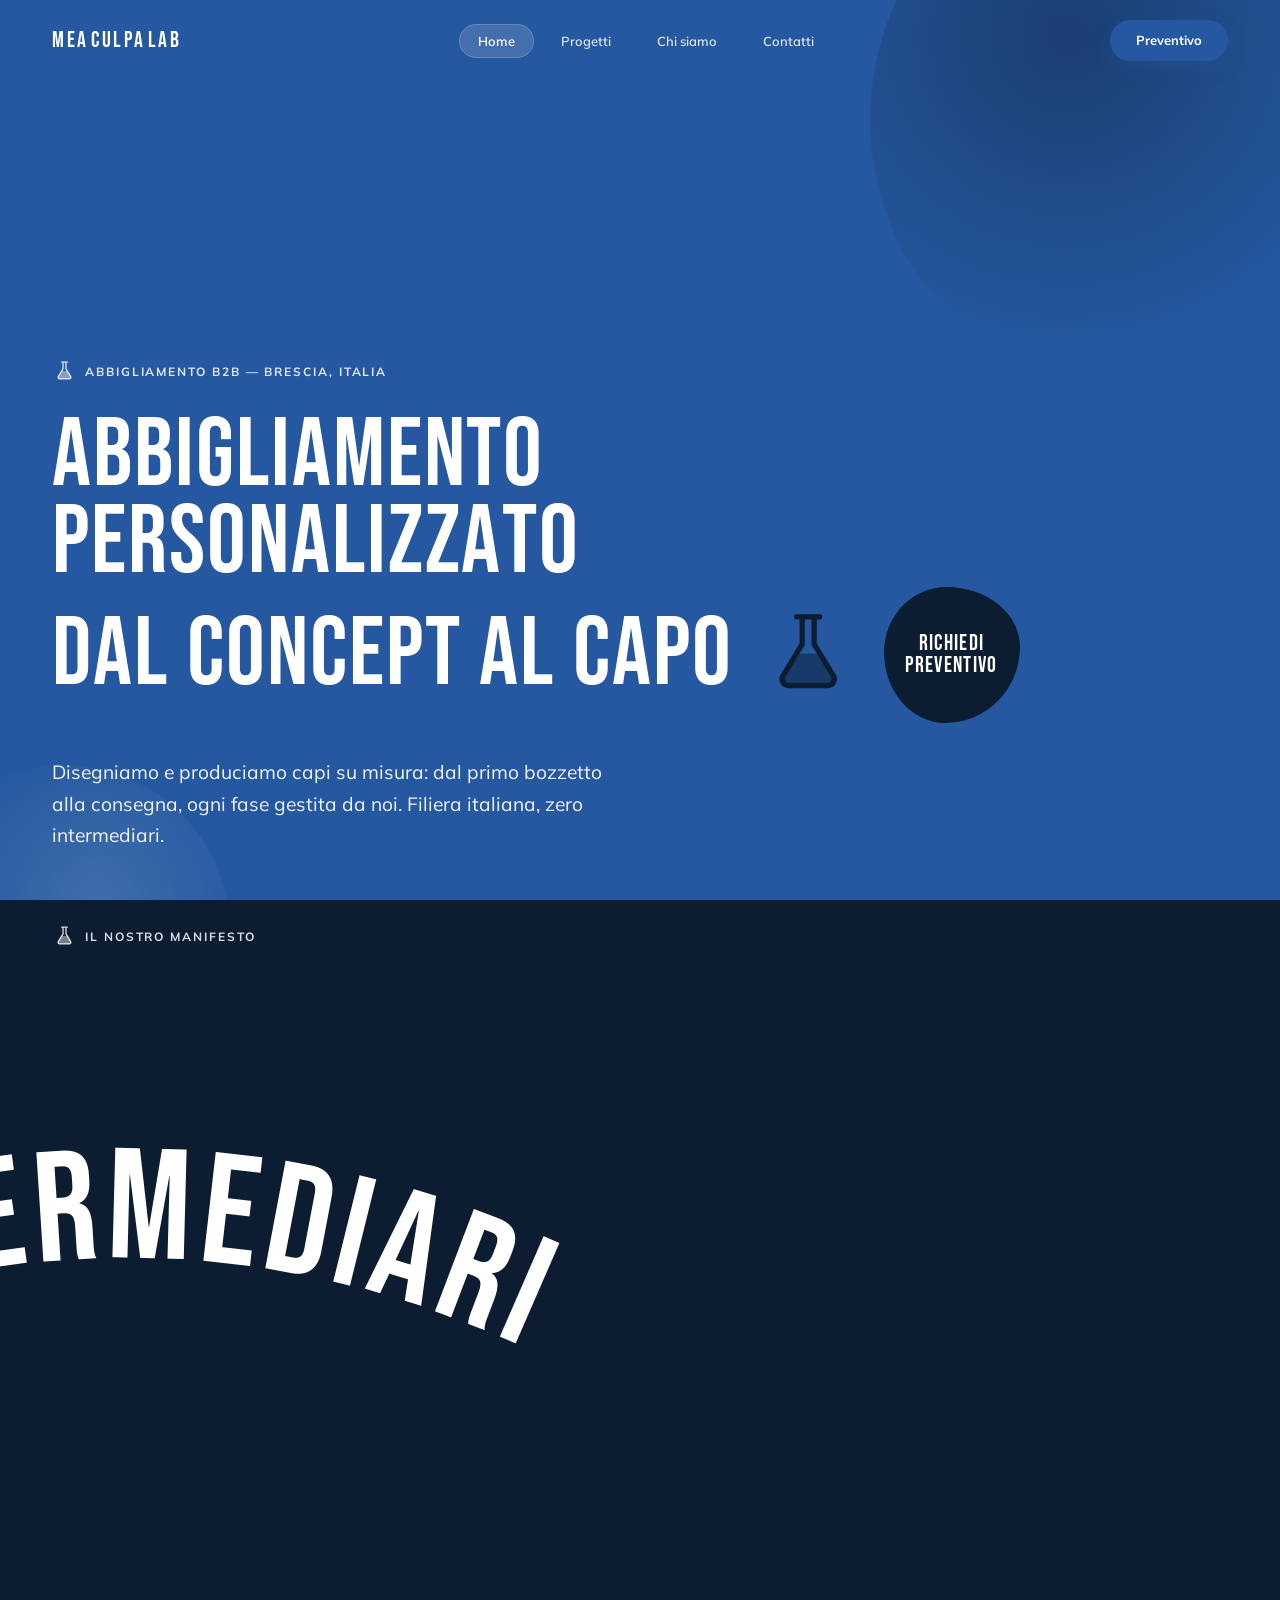
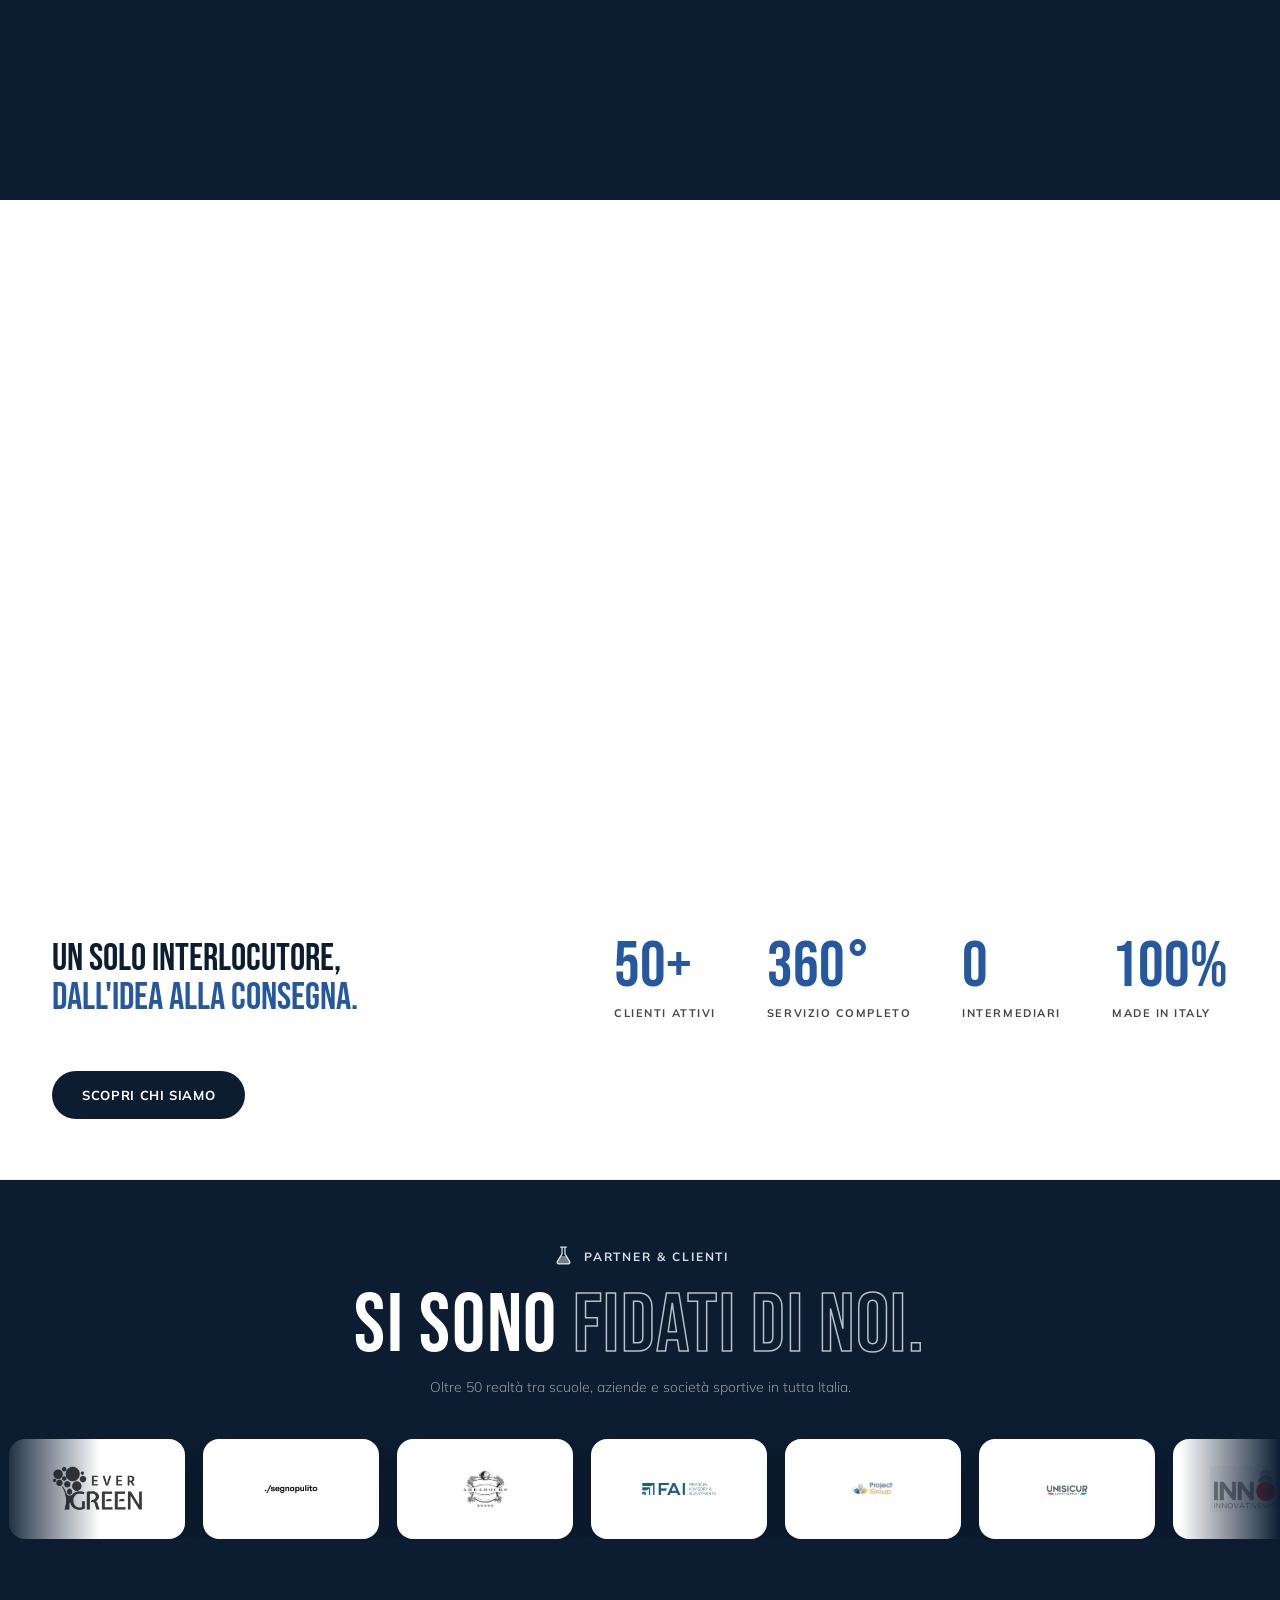
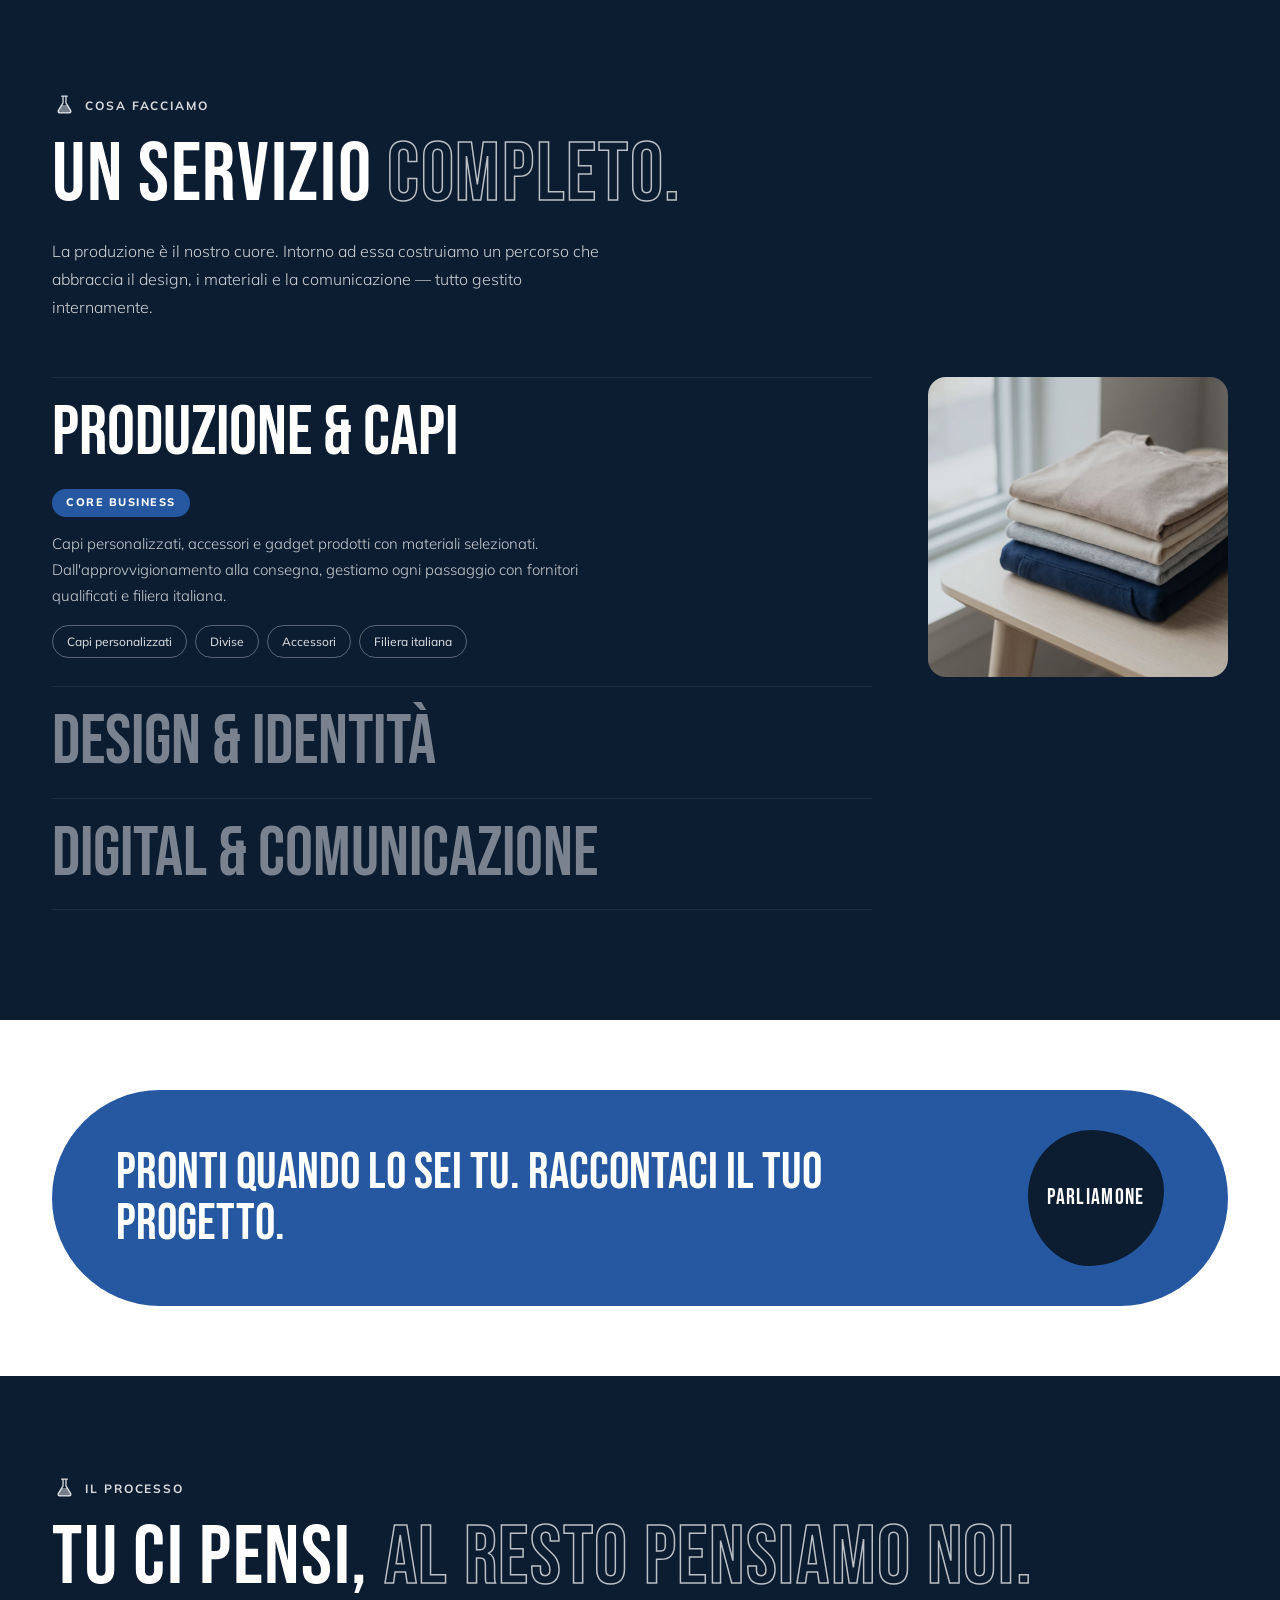
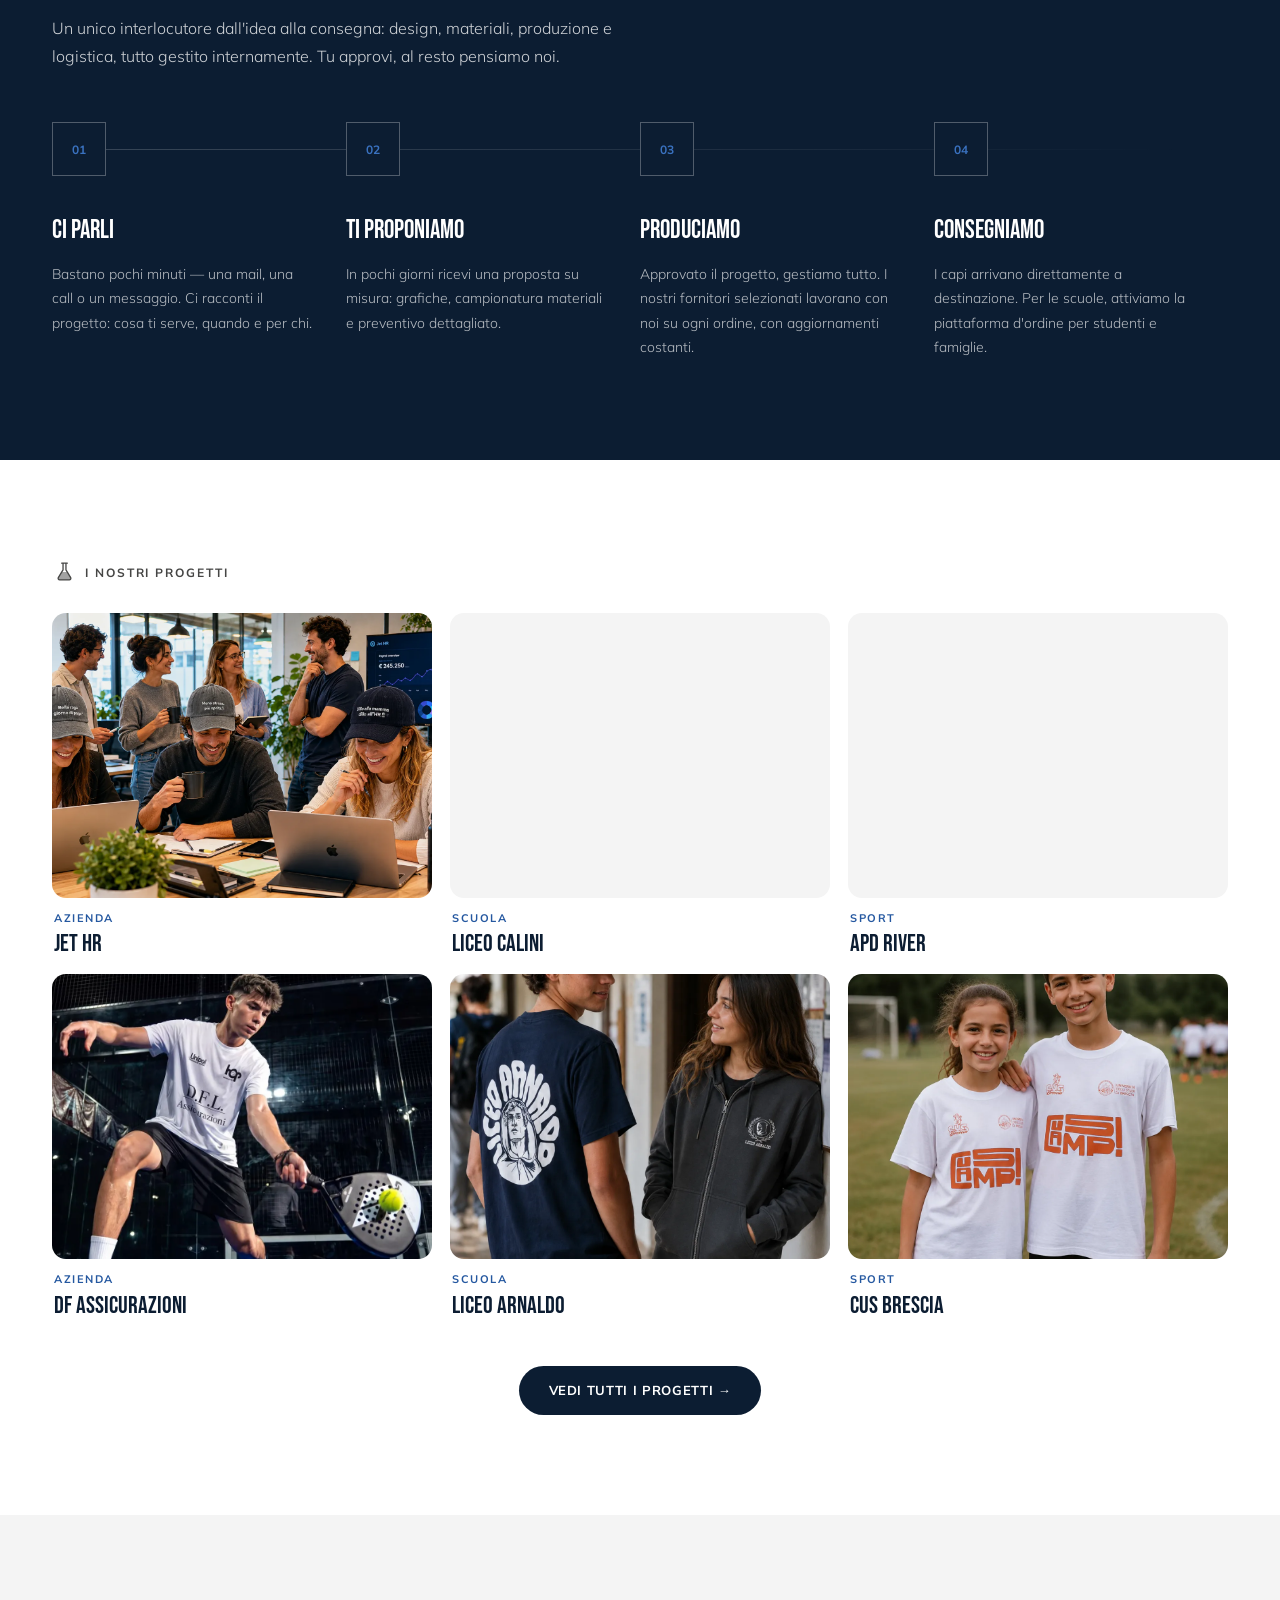
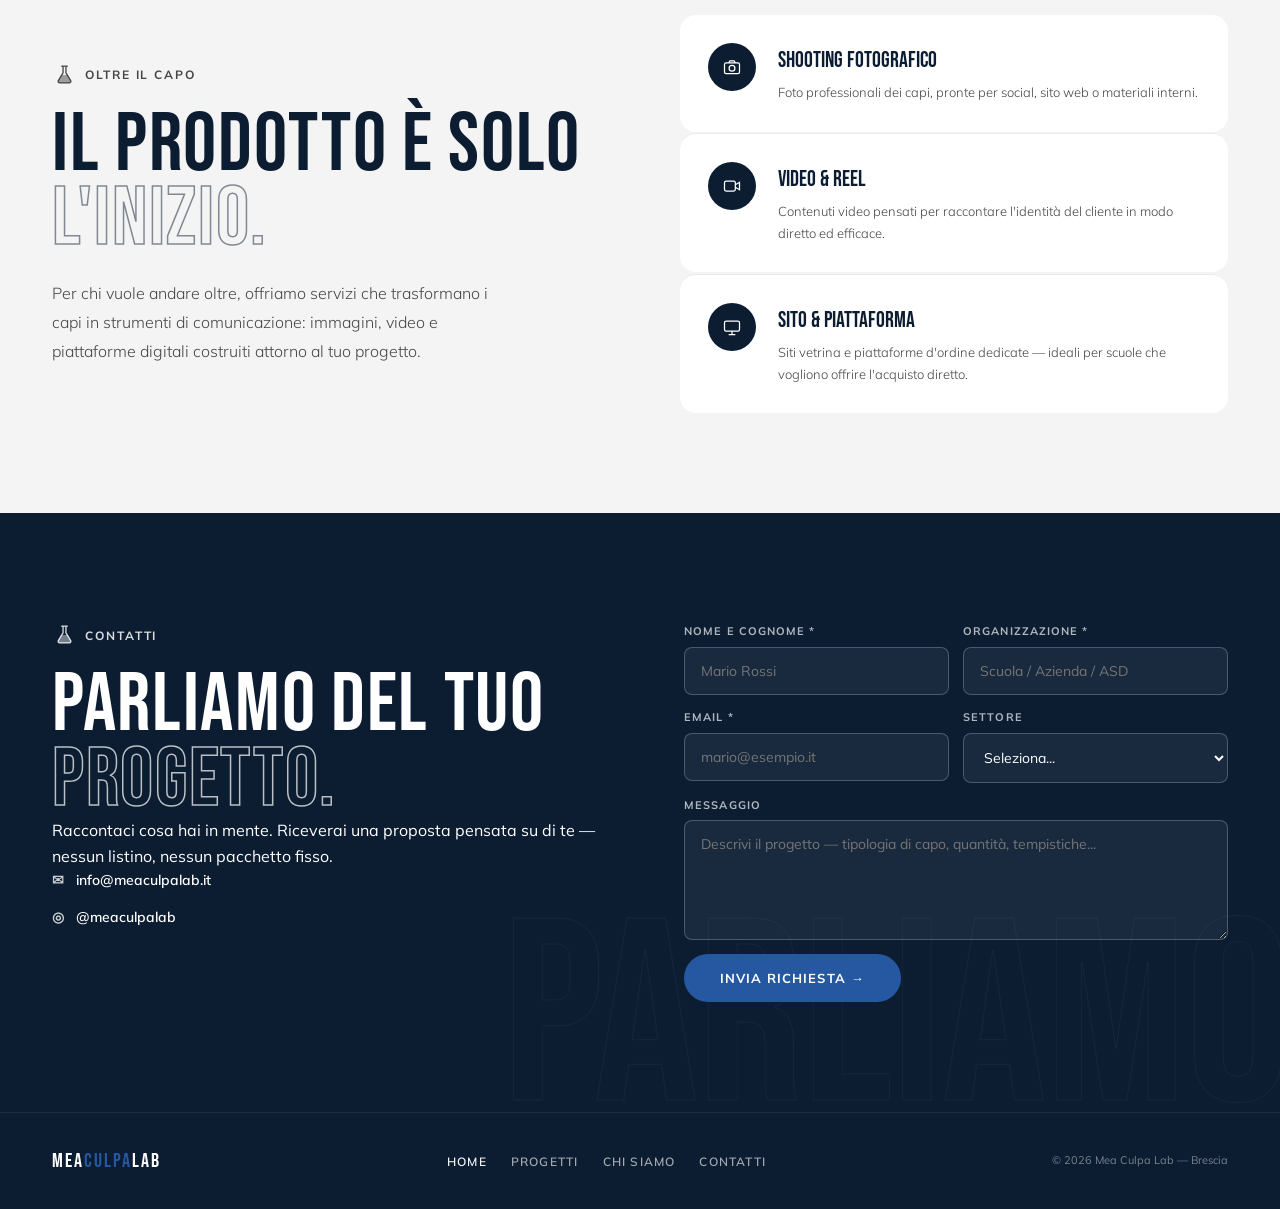
==== index.html @ f00e90d0 "Redesign da commenti cliente: ampolla, loader, nav, cursore rimosso; home (numeri, fascia loghi, gri" ====
<!DOCTYPE html>
<html lang="it">
<head>
<meta charset="UTF-8">
<meta name="viewport" content="width=device-width,initial-scale=1.0">
<title>Abbigliamento Personalizzato B2B — Mea Culpa Lab</title>
<meta name="description" content="Produciamo capi su misura per scuole, aziende e società sportive. Dalla scelta del tessuto alla consegna — filiera italiana, zero intermediari.">
<link rel="preconnect" href="https://fonts.googleapis.com">
<link href="https://fonts.googleapis.com/css2?family=Bebas+Neue&family=Mulish:ital,wght@0,300;0,400;0,500;0,600;0,700;0,800;1,300&display=swap" rel="stylesheet">
<link rel="stylesheet" href="style.css">
<style>
/* ── HERO ───────────────────────────────────────── */
#hero {
  min-height: 100svh;
  background: var(--blue);
  color: #fff;
  display: flex; flex-direction: column; justify-content: flex-end;
  padding: 120px var(--pad-x) 48px;
  position: relative; overflow: hidden;
}
#hero h1 {
  font-size: clamp(46px, 7.6vw, 118px);
  line-height: .9;
  color: #fff;
}
#hero .hero-star { color: var(--black); }
#hero .hero-sub {
  font-size: clamp(17px, 1.5vw, 20px); font-weight: 400;
  color: rgba(255,255,255,.94);
  max-width: 580px; line-height: 1.65;
  margin: 34px 0 0;
}
/* cartamodello come animazione di caricamento */
#loader svg.loader-sketch {
  width: min(560px, 84vw); height: auto;
  color: #fff; animation: none;
}
.loader-sketch .draw {
  stroke-dasharray: 1; stroke-dashoffset: 1;
  animation: loadDraw 1s ease .08s forwards;
}
.loader-sketch .draw.db { animation-delay: .3s; }
.loader-sketch .draw.dc { animation-delay: .55s; }
.loader-sketch .sk-mark { opacity: 0; animation: loadMark .45s ease .8s forwards; }
@keyframes loadDraw { to { stroke-dashoffset: 0; } }
@keyframes loadMark { to { opacity: .85; } }
@media (prefers-reduced-motion: reduce) {
  .loader-sketch .draw { stroke-dashoffset: 0; animation: none; }
  .loader-sketch .sk-mark { opacity: .85; animation: none; }
}
/* ── NUMERI (fascia compatta) ───────────────────── */
#numeri-home { background: #fff; padding: 60px var(--pad-x); border-bottom: 1px solid var(--bd-light); }
.nh-wrap { max-width: 1280px; margin: 0 auto; display: flex; align-items: center; justify-content: space-between; gap: 48px; flex-wrap: wrap; }
.nh-lead { font-family: var(--ff-d); font-size: clamp(24px, 3vw, 42px); text-transform: uppercase; line-height: 1; color: var(--black); max-width: 340px; }
.nh-lead em { font-style: normal; color: var(--blue); }
.nh-stats { display: flex; gap: clamp(24px, 4vw, 60px); flex-wrap: wrap; }
.nh-stat { display: flex; flex-direction: column; }
.nh-stat .num { font-family: var(--ff-d); font-size: clamp(40px, 5vw, 66px); line-height: 1; color: var(--blue); }
.nh-stat .lbl { font-family: var(--ff-b); font-size: 11px; font-weight: 700; letter-spacing: .14em; text-transform: uppercase; color: var(--grey); margin-top: 6px; }
.nh-cta { white-space: nowrap; }
@media (max-width: 900px) { .nh-wrap { flex-direction: column; align-items: flex-start; gap: 32px; } }

/* ── SERVIZI (navy accordion) ───────────────────── */
#servizi { background: var(--black); color: #fff; padding: 90px var(--pad-x) 110px; }
.svc-wrap { max-width: 1180px; margin: 0 auto; }
.svc-intro { font-size: 16px; font-weight: 300; color: rgba(255,255,255,.8); line-height: 1.75; max-width: 560px; margin: 0 0 56px; }
.svc-flex { display: flex; gap: 56px; align-items: flex-start; }
.svc-flex .svc-accordion { flex: 1; }
.svc-side-img {
  width: 300px; aspect-ratio: 1; flex-shrink: 0;
  border-radius: 18px; overflow: hidden; background: rgba(255,255,255,.04);
  position: sticky; top: 120px;
}
.svc-side-img img { width: 100%; height: 100%; object-fit: cover; opacity: .85; transition: opacity .4s; }
.svc-content .svc-mini-img { width: 150px; aspect-ratio: 1; border-radius: 12px; overflow: hidden; margin-top: 18px; display: none; }
.svc-content .svc-mini-img img { width: 100%; height: 100%; object-fit: cover; }
.core-pill {
  display: inline-block; font-family: var(--ff-b); font-size: 11px; font-weight: 800;
  letter-spacing: .14em; text-transform: uppercase;
  background: var(--blue); color: #fff;
  padding: 5px 14px; border-radius: 200px; margin-bottom: 14px;
}

/* ── CTA BAND ───────────────────────────────────── */
.cta-band { background: #fff; padding: 70px var(--pad-x); }

/* ── SETTORI ────────────────────────────────────── */
#settori { background: #fff; padding: 40px var(--pad-x) 110px; }
.settori-wrap { max-width: 1280px; margin: 0 auto; }
.sec-grid { gap: 16px; }
.sec-card { border-radius: 22px; }

/* ── PROCESSO ───────────────────────────────────── */
#processo { background: var(--black); color: #fff; padding: 100px var(--pad-x); }
.proc-wrap { max-width: 1280px; margin: 0 auto; }
.proc-wrap h2 { margin-bottom: 18px; }
.proc-wrap .proc-lead { font-size: 16px; font-weight: 300; color: rgba(255,255,255,.8); line-height: 1.75; max-width: 600px; }

/* ── LAVORI ─────────────────────────────────────── */
#lavori { background: #fff; padding: 100px var(--pad-x); }
.lavori-wrap { max-width: 1380px; margin: 0 auto; }
.lavori-cta { text-align: center; margin-top: 48px; }
/* ── GRIGLIA PROGETTI COMPATTA (home) ───────────── */
.hp-grid { display: grid; grid-template-columns: repeat(3, 1fr); gap: 18px; }
.hp-card { text-decoration: none; color: inherit; display: flex; flex-direction: column; }
.hp-img { display: block; aspect-ratio: 4/3; overflow: hidden; border-radius: 14px; background: var(--grey-bg); }
.hp-img img { width: 100%; height: 100%; object-fit: cover; transition: transform .5s cubic-bezier(.2,.6,.2,1); }
.hp-card:hover .hp-img img { transform: scale(1.05); }
.hp-meta { display: flex; flex-direction: column; padding: 12px 2px 0; }
.hp-cat { font-family: var(--ff-b); font-size: 11px; font-weight: 700; letter-spacing: .14em; text-transform: uppercase; color: var(--blue); }
.hp-name { font-family: var(--ff-d); font-size: 24px; text-transform: uppercase; line-height: 1; color: var(--black); margin-top: 5px; }
@media (max-width: 900px) { .hp-grid { grid-template-columns: repeat(2, 1fr); gap: 14px; } }

/* ── EXTRA ──────────────────────────────────────── */
#extra { background: var(--grey-bg); padding: 100px var(--pad-x); }
.extra-grid { display: grid; grid-template-columns: 1fr 1fr; gap: 80px; align-items: center; max-width: 1280px; margin: 0 auto; }
.extra-grid p.lead { font-size: 16px; font-weight: 300; color: var(--grey); line-height: 1.8; margin-top: 22px; max-width: 440px; }
#extra .extra-card { background: #fff; border-radius: 16px; }
#extra .extra-card:hover { background: #fdfdfd; transform: translateY(-2px); }
#extra .extra-card { transition: background .3s, transform .3s; }
.ec-icon svg { width: 20px; height: 20px; }

/* ── CONTATTI ───────────────────────────────────── */
#contatti { background: var(--black); color: #fff; padding: 110px var(--pad-x); position: relative; overflow: hidden; }
.ct-grid { display: grid; grid-template-columns: 1fr 1fr; gap: 88px; position: relative; z-index: 1; max-width: 1280px; margin: 0 auto; }
.ct-left p.lead { font-size: 15px; font-weight: 300; color: rgba(255,255,255,.8); line-height: 1.75; margin: 22px 0 40px; max-width: 420px; }
.ct-info { display: flex; flex-direction: column; gap: 14px; }
.ct-row { display: flex; align-items: center; gap: 12px; font-family: var(--ff-b); font-size: 14px; font-weight: 600; color: rgba(255,255,255,.78); }
.ct-row a { color: #fff; text-decoration: none; transition: color .2s; }
.ct-row a:hover { color: var(--blue-lt); }
#contatti::before {
  content: 'PARLIAMO';
  position: absolute; bottom: -40px; right: -10px;
  font-family: var(--ff-d); font-size: 260px; line-height: 1;
  color: transparent; -webkit-text-stroke: 1px rgba(255,255,255,.04);
  pointer-events: none;
}

@media (max-width: 1024px) {
  .svc-side-img { display: none; }
  .svc-content .svc-mini-img { display: block; }
}
@media (max-width: 900px) {
  .chi-grid, .extra-grid, .ct-grid { grid-template-columns: 1fr; gap: 48px; }
  #hero { padding-top: 100px; }
}

/* ── CLIENTI (loghi scorrimento) ────────────────── */
#clienti { background: var(--black); padding: 64px 0; overflow: hidden; }
.cli-head { text-align: center; margin-bottom: 40px; padding: 0 var(--pad-x); }
.cli-head h2 { color: #fff; }
.cli-head h2 .ghost { -webkit-text-stroke-color: rgba(255,255,255,.72); }
.cli-head p { font-size: 14px; font-weight: 300; color: rgba(255,255,255,.55); margin-top: 12px; }
.logos-wrap { overflow: hidden; position: relative; }
.logos-wrap::before, .logos-wrap::after { content: ''; position: absolute; top: 0; bottom: 0; width: 100px; z-index: 2; pointer-events: none; }
.logos-wrap::before { left: 0; background: linear-gradient(to right, var(--black), transparent); }
.logos-wrap::after { right: 0; background: linear-gradient(to left, var(--black), transparent); }
.logos-track { display: flex; width: max-content; animation: logoscroll 45s linear infinite; }
.logos-track:hover { animation-play-state: paused; }
@keyframes logoscroll { 0% { transform: translateX(0); } 100% { transform: translateX(-50%); } }
.logo-item { display: flex; align-items: center; justify-content: center; width: 176px; height: 100px; flex-shrink: 0; margin: 0 9px; padding: 20px 26px; background: #fff; border-radius: 16px; box-shadow: 0 8px 24px rgba(0,0,0,.28); }
.logo-img { max-width: 100%; max-height: 46px; width: auto; height: auto; object-fit: contain; opacity: .92; transition: opacity .3s, transform .3s; }
.logo-item:hover .logo-img { opacity: 1; transform: scale(1.04); }
@media (prefers-reduced-motion: reduce) { .logos-track { animation: none; } }
</style>
</head>
<body>

<!-- LOADER -->
<div class="loader" id="loader">
  <svg class="loader-sketch" viewBox="0 0 1100 660" fill="none" stroke="currentColor" stroke-linecap="round" stroke-linejoin="round" xmlns="http://www.w3.org/2000/svg">
    <g class="sk-mark" stroke-width="0.8" stroke-dasharray="2 7">
      <path d="M0 521 L1100 521"/>
      <path d="M235 150 L235 250"/>
      <path d="M700 150 L700 298"/>
    </g>
    <path class="draw da" pathLength="1" stroke-width="1.7" d="M560 180 L632 200 C672 248 728 248 768 200 L840 180 L906 250 L868 282 L824 240 L836 520 C760 548 640 548 564 520 L576 240 L532 282 L494 250 Z"/>
    <path class="draw dc" pathLength="1" stroke-width="1.1" d="M640 212 C676 252 724 252 760 212"/>
    <path class="sk-mark" stroke-width="1" stroke-dasharray="7 6" d="M572 506 C648 532 752 532 828 506"/>
    <path class="sk-mark" stroke-width="1" stroke-dasharray="6 6" d="M824 246 L892 258"/>
    <path class="sk-mark" stroke-width="1" stroke-dasharray="6 6" d="M576 246 L508 258"/>
    <path class="draw dc" pathLength="1" stroke-width="1.2" d="M700 300 L700 470"/>
    <path class="sk-mark" stroke-width="1.2" d="M692 314 L700 300 L708 314 M692 456 L700 470 L708 456"/>
    <path class="sk-mark" stroke-width="1" stroke-dasharray="7 6" d="M96 304 C140 206 205 188 235 188 C268 188 332 206 374 304 L354 486 L116 486 Z"/>
    <path class="draw db" pathLength="1" stroke-width="1.6" d="M110 300 C150 220 205 205 235 205 C265 205 320 220 360 300 L340 470 L130 470 Z"/>
    <circle class="sk-mark" cx="235" cy="205" r="6" stroke-width="1.2"/>
    <path class="draw dc" pathLength="1" stroke-width="1.2" d="M235 250 L235 442"/>
    <path class="sk-mark" stroke-width="1.2" d="M227 264 L235 250 L243 264 M227 428 L235 442 L243 428"/>
    <path class="sk-mark" stroke-width="1.2" d="M300 232 L307 221"/>
    <path class="sk-mark" stroke-width="1.2" d="M176 230 L183 219 M189 235 L196 224"/>
    <path class="sk-mark" stroke-width="1.2" d="M70 96 L70 150 L124 150"/>
    <path class="sk-mark" stroke-width="1" d="M70 112 L77 112 M70 128 L77 128 M86 150 L86 143 M104 150 L104 143"/>
    <path class="sk-mark" stroke-width="1" stroke-dasharray="5 5" d="M560 150 L840 150"/>
    <path class="sk-mark" stroke-width="1" d="M560 144 L560 156 M840 144 L840 156"/>
    <g class="sk-mark" stroke-width="1.1">
      <path d="M462 150 L478 150 M470 142 L470 158"/>
      <path d="M957 432 L973 432 M965 424 L965 440"/>
      <path d="M150 560 L166 560 M158 552 L158 568"/>
    </g>
    <circle class="sk-mark" cx="700" cy="250" r="9" stroke-width="1.2"/>
  </svg>
</div>

<!-- NAV -->
<nav id="nav">
  <a href="index.html" class="nav-logo">MEA<em>CULPA</em>LAB</a>
  <ul class="nav-links">
    <li><a href="index.html" class="active">Home</a></li>
    <li><a href="progetti.html">Progetti</a></li>
    <li><a href="about.html">Chi siamo</a></li>
    <li><a href="contatti.html">Contatti</a></li>
  </ul>
  <a href="contatti.html" class="nav-cta">Preventivo</a>
  <button class="nav-burger" id="navBurger" aria-label="Apri menu">
    <span class="b1"></span><span class="b2"></span><span class="b3"></span>
  </button>
</nav>
<div class="nav-mobile" id="navMobile">
  <ul>
    <li><a href="index.html" class="active">Home</a></li>
    <li><a href="progetti.html">Progetti</a></li>
    <li><a href="about.html">Chi siamo</a></li>
    <li><a href="contatti.html">Contatti</a></li>
  </ul>
  <a href="contatti.html" class="nav-mobile-cta">Richiedi preventivo</a>
</div>

<!-- HERO -->
<section id="hero">
  <div>
    <div class="sec-label lt" style="margin-bottom:28px">
      <svg class="flask" viewBox="0 0 24 24" fill="none" aria-hidden="true" xmlns="http://www.w3.org/2000/svg"><path class="flask-liquid" d="M9.33 11.6H14.67L17.95 16.9a1.5 1.5 0 0 1-1.33 2.2H7.38a1.5 1.5 0 0 1-1.33-2.2z" fill="currentColor"/><circle class="flask-bubble b1" cx="11.2" cy="4.7" r="1" fill="currentColor"/><circle class="flask-bubble b2" cx="12.3" cy="4" r="1.3" fill="currentColor"/><circle class="flask-bubble b3" cx="13" cy="5" r=".85" fill="currentColor"/><circle class="flask-bubble b4" cx="12" cy="5.3" r=".6" fill="currentColor"/><path d="M9.3 3h5.4M10.6 3v6.4L6.05 16.9a1.5 1.5 0 0 0 1.33 2.2h9.24a1.5 1.5 0 0 0 1.33-2.2L13.4 9.4V3" stroke="currentColor" stroke-width="1.25" stroke-linecap="round" stroke-linejoin="round"/></svg>
      <span>Abbigliamento B2B — Brescia, Italia</span>
    </div>
    <h1><span class="anim-letters">Abbigliamento</span></h1>
    <h1><span class="anim-letters">personalizzato</span></h1>
    <div class="hero-row">
      <h1><span class="anim-letters">dal concept al capo</span></h1>
      <svg class="hero-star flask" viewBox="0 0 24 24" fill="none" aria-hidden="true" xmlns="http://www.w3.org/2000/svg"><path class="flask-liquid" d="M9.33 11.6H14.67L17.95 16.9a1.5 1.5 0 0 1-1.33 2.2H7.38a1.5 1.5 0 0 1-1.33-2.2z" fill="currentColor"/><circle class="flask-bubble b1" cx="11.2" cy="4.7" r="1" fill="currentColor"/><circle class="flask-bubble b2" cx="12.3" cy="4" r="1.3" fill="currentColor"/><circle class="flask-bubble b3" cx="13" cy="5" r=".85" fill="currentColor"/><circle class="flask-bubble b4" cx="12" cy="5.3" r=".6" fill="currentColor"/><path d="M9.3 3h5.4M10.6 3v6.4L6.05 16.9a1.5 1.5 0 0 0 1.33 2.2h9.24a1.5 1.5 0 0 0 1.33-2.2L13.4 9.4V3" stroke="currentColor" stroke-width="1.25" stroke-linecap="round" stroke-linejoin="round"/></svg>
      <a href="contatti.html" class="blob-cta">
        <span class="blob-bg"></span>
        <span>Richiedi<br>preventivo</span>
      </a>
    </div>
    <p class="hero-sub">Disegniamo e produciamo capi su misura: dal primo bozzetto alla consegna, ogni fase gestita da noi. Filiera italiana, zero intermediari.</p>
  </div>
</section>


<!-- MANIFESTO -->
<section class="manifesto" id="manifesto">
  <div class="manifesto-sticky">
    <div class="manifesto-label sec-label lt">
      <svg class="flask" viewBox="0 0 24 24" fill="none" aria-hidden="true" xmlns="http://www.w3.org/2000/svg"><path class="flask-liquid" d="M9.33 11.6H14.67L17.95 16.9a1.5 1.5 0 0 1-1.33 2.2H7.38a1.5 1.5 0 0 1-1.33-2.2z" fill="currentColor"/><circle class="flask-bubble b1" cx="11.2" cy="4.7" r="1" fill="currentColor"/><circle class="flask-bubble b2" cx="12.3" cy="4" r="1.3" fill="currentColor"/><circle class="flask-bubble b3" cx="13" cy="5" r=".85" fill="currentColor"/><circle class="flask-bubble b4" cx="12" cy="5.3" r=".6" fill="currentColor"/><path d="M9.3 3h5.4M10.6 3v6.4L6.05 16.9a1.5 1.5 0 0 0 1.33 2.2h9.24a1.5 1.5 0 0 0 1.33-2.2L13.4 9.4V3" stroke="currentColor" stroke-width="1.25" stroke-linecap="round" stroke-linejoin="round"/></svg>
      <span>Il nostro manifesto</span>
    </div>
    <svg class="manifesto-svg" id="manifestoSvg" viewBox="0 0 1440 320" xmlns="http://www.w3.org/2000/svg">
      <defs>
        <path id="manifestoPath" d="M0,200 C 240,60 480,60 720,200 C 960,340 1200,340 1440,200" fill="none"/>
      </defs>
      <text>
        <textPath id="manifestoText" href="#manifestoPath" startOffset="-80%">Su misura — filiera italiana — zero intermediari</textPath>
      </text>
    </svg>
    <h2 class="manifesto-statement" id="manifestoStatement">Trasformiamo un'idea in capi che si indossano con <em>orgoglio</em> — pensati, disegnati e prodotti su misura.</h2>
  </div>
</section>

<!-- NUMERI (fascia compatta) -->
<section id="numeri-home">
  <div class="nh-wrap reveal">
    <p class="nh-lead">Un solo interlocutore, <em>dall'idea alla consegna.</em></p>
    <div class="nh-stats">
      <div class="nh-stat"><span class="num">50+</span><span class="lbl">Clienti attivi</span></div>
      <div class="nh-stat"><span class="num">360&deg;</span><span class="lbl">Servizio completo</span></div>
      <div class="nh-stat"><span class="num">0</span><span class="lbl">Intermediari</span></div>
      <div class="nh-stat"><span class="num">100%</span><span class="lbl">Made in Italy</span></div>
    </div>
    <a href="about.html" class="btn btn-dark nh-cta">Scopri chi siamo</a>
  </div>
</section>

<!-- CLIENTI (fascia loghi a scorrimento) -->
<section id="clienti">
  <div class="cli-head reveal">
    <div class="sec-label lt" style="justify-content:center"><svg class="flask" viewBox="0 0 24 24" fill="none" aria-hidden="true" xmlns="http://www.w3.org/2000/svg"><path class="flask-liquid" d="M9.33 11.6H14.67L17.95 16.9a1.5 1.5 0 0 1-1.33 2.2H7.38a1.5 1.5 0 0 1-1.33-2.2z" fill="currentColor"/><circle class="flask-bubble b1" cx="11.2" cy="4.7" r="1" fill="currentColor"/><circle class="flask-bubble b2" cx="12.3" cy="4" r="1.3" fill="currentColor"/><circle class="flask-bubble b3" cx="13" cy="5" r=".85" fill="currentColor"/><circle class="flask-bubble b4" cx="12" cy="5.3" r=".6" fill="currentColor"/><path d="M9.3 3h5.4M10.6 3v6.4L6.05 16.9a1.5 1.5 0 0 0 1.33 2.2h9.24a1.5 1.5 0 0 0 1.33-2.2L13.4 9.4V3" stroke="currentColor" stroke-width="1.25" stroke-linecap="round" stroke-linejoin="round"/></svg><span>Partner &amp; Clienti</span></div>
    <h2>Si sono <span class="ghost">fidati di noi.</span></h2>
    <p>Oltre 50 realt&agrave; tra scuole, aziende e societ&agrave; sportive in tutta Italia.</p>
  </div>
  <div class="logos-wrap">
    <div class="logos-track"><div class="logo-item"><img class="logo-img" loading="lazy" decoding="async" src="assets/logo_60d301924ebd.webp" alt="Cliente Mea Culpa Lab"></div><div class="logo-item"><img class="logo-img" loading="lazy" decoding="async" src="assets/logo_406ef07ef9f6.webp" alt="Cliente Mea Culpa Lab"></div><div class="logo-item"><img class="logo-img" loading="lazy" decoding="async" src="assets/logo_0a4beec35a52.webp" alt="Cliente Mea Culpa Lab"></div><div class="logo-item"><img class="logo-img" loading="lazy" decoding="async" src="assets/logo_4b7dc9e7fae8.webp" alt="Cliente Mea Culpa Lab"></div><div class="logo-item"><img class="logo-img" loading="lazy" decoding="async" src="assets/logo_ce6fa0396a56.webp" alt="Cliente Mea Culpa Lab"></div><div class="logo-item"><img class="logo-img" loading="lazy" decoding="async" src="assets/logo_d1b8991e1caf.webp" alt="Cliente Mea Culpa Lab"></div><div class="logo-item"><img class="logo-img" loading="lazy" decoding="async" src="assets/logo_65f9cb0fb60b.webp" alt="Cliente Mea Culpa Lab"></div><div class="logo-item"><img class="logo-img" loading="lazy" decoding="async" src="assets/logo_4a37d2e56cfc.webp" alt="Cliente Mea Culpa Lab"></div><div class="logo-item"><img class="logo-img" loading="lazy" decoding="async" src="assets/logo_9b18748bc42e.webp" alt="Cliente Mea Culpa Lab"></div><div class="logo-item"><img class="logo-img" loading="lazy" decoding="async" src="assets/logo_2f9dc3fa1218.webp" alt="Cliente Mea Culpa Lab"></div><div class="logo-item"><img class="logo-img" loading="lazy" decoding="async" src="assets/logo_1dee76b465fd.webp" alt="Cliente Mea Culpa Lab"></div><div class="logo-item"><img class="logo-img" loading="lazy" decoding="async" src="assets/logo_3a9cdf39d50d.webp" alt="Cliente Mea Culpa Lab"></div><div class="logo-item"><img class="logo-img" loading="lazy" decoding="async" src="assets/logo_f365a0a88a41.webp" alt="Cliente Mea Culpa Lab"></div><div class="logo-item"><img class="logo-img" loading="lazy" decoding="async" src="assets/logo_3046723ac06f.webp" alt="Cliente Mea Culpa Lab"></div><div class="logo-item"><img class="logo-img" loading="lazy" decoding="async" src="assets/logo_562607011d3b.webp" alt="Cliente Mea Culpa Lab"></div><div class="logo-item"><img class="logo-img" loading="lazy" decoding="async" src="assets/logo_60d301924ebd.webp" alt="Cliente Mea Culpa Lab"></div><div class="logo-item"><img class="logo-img" loading="lazy" decoding="async" src="assets/logo_406ef07ef9f6.webp" alt="Cliente Mea Culpa Lab"></div><div class="logo-item"><img class="logo-img" loading="lazy" decoding="async" src="assets/logo_0a4beec35a52.webp" alt="Cliente Mea Culpa Lab"></div><div class="logo-item"><img class="logo-img" loading="lazy" decoding="async" src="assets/logo_4b7dc9e7fae8.webp" alt="Cliente Mea Culpa Lab"></div><div class="logo-item"><img class="logo-img" loading="lazy" decoding="async" src="assets/logo_ce6fa0396a56.webp" alt="Cliente Mea Culpa Lab"></div><div class="logo-item"><img class="logo-img" loading="lazy" decoding="async" src="assets/logo_d1b8991e1caf.webp" alt="Cliente Mea Culpa Lab"></div><div class="logo-item"><img class="logo-img" loading="lazy" decoding="async" src="assets/logo_65f9cb0fb60b.webp" alt="Cliente Mea Culpa Lab"></div><div class="logo-item"><img class="logo-img" loading="lazy" decoding="async" src="assets/logo_4a37d2e56cfc.webp" alt="Cliente Mea Culpa Lab"></div><div class="logo-item"><img class="logo-img" loading="lazy" decoding="async" src="assets/logo_9b18748bc42e.webp" alt="Cliente Mea Culpa Lab"></div><div class="logo-item"><img class="logo-img" loading="lazy" decoding="async" src="assets/logo_2f9dc3fa1218.webp" alt="Cliente Mea Culpa Lab"></div><div class="logo-item"><img class="logo-img" loading="lazy" decoding="async" src="assets/logo_1dee76b465fd.webp" alt="Cliente Mea Culpa Lab"></div><div class="logo-item"><img class="logo-img" loading="lazy" decoding="async" src="assets/logo_3a9cdf39d50d.webp" alt="Cliente Mea Culpa Lab"></div><div class="logo-item"><img class="logo-img" loading="lazy" decoding="async" src="assets/logo_f365a0a88a41.webp" alt="Cliente Mea Culpa Lab"></div><div class="logo-item"><img class="logo-img" loading="lazy" decoding="async" src="assets/logo_3046723ac06f.webp" alt="Cliente Mea Culpa Lab"></div><div class="logo-item"><img class="logo-img" loading="lazy" decoding="async" src="assets/logo_562607011d3b.webp" alt="Cliente Mea Culpa Lab"></div></div>
  </div>
</section>

<!-- SERVIZI -->
<section id="servizi">
  <div class="svc-wrap">
    <div class="sec-label lt reveal">
      <svg class="flask" viewBox="0 0 24 24" fill="none" aria-hidden="true" xmlns="http://www.w3.org/2000/svg"><path class="flask-liquid" d="M9.33 11.6H14.67L17.95 16.9a1.5 1.5 0 0 1-1.33 2.2H7.38a1.5 1.5 0 0 1-1.33-2.2z" fill="currentColor"/><circle class="flask-bubble b1" cx="11.2" cy="4.7" r="1" fill="currentColor"/><circle class="flask-bubble b2" cx="12.3" cy="4" r="1.3" fill="currentColor"/><circle class="flask-bubble b3" cx="13" cy="5" r=".85" fill="currentColor"/><circle class="flask-bubble b4" cx="12" cy="5.3" r=".6" fill="currentColor"/><path d="M9.3 3h5.4M10.6 3v6.4L6.05 16.9a1.5 1.5 0 0 0 1.33 2.2h9.24a1.5 1.5 0 0 0 1.33-2.2L13.4 9.4V3" stroke="currentColor" stroke-width="1.25" stroke-linecap="round" stroke-linejoin="round"/></svg>
      <span>Cosa facciamo</span>
    </div>
    <h2 class="reveal" style="color:#fff;margin-bottom:24px">Un servizio <span class="ghost">completo.</span></h2>
    <p class="svc-intro reveal d1">La produzione è il nostro cuore. Intorno ad essa costruiamo un percorso che abbraccia il design, i materiali e la comunicazione — tutto gestito internamente.</p>

    <div class="svc-flex">
      <div class="svc-accordion reveal" id="svcAccordion">

        <div class="svc-item open" data-img="assets/svc_produzione.webp">
          <button class="svc-toggle" type="button">
            <span class="svc-name">Produzione &amp; Capi</span>
          </button>
          <div class="svc-content">
            <span class="core-pill">Core business</span>
            <p>Capi personalizzati, accessori e gadget prodotti con materiali selezionati. Dall'approvvigionamento alla consegna, gestiamo ogni passaggio con fornitori qualificati e filiera italiana.</p>
            <div class="svc-tags">
              <span class="svc-tag">Capi personalizzati</span>
              <span class="svc-tag">Divise</span>
              <span class="svc-tag">Accessori</span>
              <span class="svc-tag">Filiera italiana</span>
            </div>
            <div class="svc-mini-img"><img loading="lazy" decoding="async" src="assets/svc_produzione.webp" alt="Produzione capi"></div>
          </div>
        </div>

        <div class="svc-item" data-img="assets/svc_design.webp">
          <button class="svc-toggle" type="button">
            <span class="svc-name">Design &amp; Identità</span>
          </button>
          <div class="svc-content">
            <p>Loghi, grafiche per divise e materiali coordinati. Il design nasce dall'identità del cliente, non da template preconfezionati. Ogni progetto visivo è pensato per fare la differenza.</p>
            <div class="svc-tags">
              <span class="svc-tag">Loghi</span>
              <span class="svc-tag">Grafiche divise</span>
              <span class="svc-tag">Identità visiva</span>
            </div>
            <div class="svc-mini-img"><img loading="lazy" decoding="async" src="assets/svc_design.webp" alt="Design e identità"></div>
          </div>
        </div>

        <div class="svc-item" data-img="assets/svc_digital.webp">
          <button class="svc-toggle" type="button">
            <span class="svc-name">Digital &amp; Comunicazione</span>
          </button>
          <div class="svc-content">
            <p>Sito d'ordine dedicato, shooting fotografico, video promo. Un supporto opzionale che trasforma i capi in uno strumento di comunicazione reale, capace di raccontare il tuo brand.</p>
            <div class="svc-tags">
              <span class="svc-tag">Piattaforma ordini</span>
              <span class="svc-tag">Shooting</span>
              <span class="svc-tag">Video</span>
            </div>
            <div class="svc-mini-img"><img loading="lazy" decoding="async" src="assets/svc_digital.webp" alt="Digital e comunicazione"></div>
          </div>
        </div>

      </div>
      <div class="svc-side-img reveal-scale d2"><img loading="lazy" decoding="async" id="svcSideImg" src="assets/svc_produzione.webp" alt="Servizio Mea Culpa Lab"></div>
    </div>
  </div>
</section>

<!-- CTA BAND -->
<div class="cta-band">
  <div class="cta-banner reveal">
    <p>Pronti quando lo sei tu. Raccontaci il tuo progetto.</p>
    <a href="contatti.html" class="blob-cta">
      <span class="blob-bg"></span>
      <span>Parliamone</span>
    </a>
  </div>
</div>


<!-- PROCESSO -->
<section id="processo">
  <div class="proc-wrap">
    <div class="sec-label lt reveal">
      <svg class="flask" viewBox="0 0 24 24" fill="none" aria-hidden="true" xmlns="http://www.w3.org/2000/svg"><path class="flask-liquid" d="M9.33 11.6H14.67L17.95 16.9a1.5 1.5 0 0 1-1.33 2.2H7.38a1.5 1.5 0 0 1-1.33-2.2z" fill="currentColor"/><circle class="flask-bubble b1" cx="11.2" cy="4.7" r="1" fill="currentColor"/><circle class="flask-bubble b2" cx="12.3" cy="4" r="1.3" fill="currentColor"/><circle class="flask-bubble b3" cx="13" cy="5" r=".85" fill="currentColor"/><circle class="flask-bubble b4" cx="12" cy="5.3" r=".6" fill="currentColor"/><path d="M9.3 3h5.4M10.6 3v6.4L6.05 16.9a1.5 1.5 0 0 0 1.33 2.2h9.24a1.5 1.5 0 0 0 1.33-2.2L13.4 9.4V3" stroke="currentColor" stroke-width="1.25" stroke-linecap="round" stroke-linejoin="round"/></svg>
      <span>Il processo</span>
    </div>
    <h2 class="reveal" style="color:#fff">Tu ci pensi, <span class="ghost">al resto pensiamo noi.</span></h2>
    <p class="proc-lead reveal d1">Un unico interlocutore dall'idea alla consegna: design, materiali, produzione e logistica, tutto gestito internamente. Tu approvi, al resto pensiamo noi.</p>
    <div class="steps" style="margin-top:52px">
      <div class="step reveal"><div class="step-n">01</div><div class="step-t">Ci parli</div><p class="step-d">Bastano pochi minuti — una mail, una call o un messaggio. Ci racconti il progetto: cosa ti serve, quando e per chi.</p></div>
      <div class="step reveal d1"><div class="step-n">02</div><div class="step-t">Ti proponiamo</div><p class="step-d">In pochi giorni ricevi una proposta su misura: grafiche, campionatura materiali e preventivo dettagliato.</p></div>
      <div class="step reveal d2"><div class="step-n">03</div><div class="step-t">Produciamo</div><p class="step-d">Approvato il progetto, gestiamo tutto. I nostri fornitori selezionati lavorano con noi su ogni ordine, con aggiornamenti costanti.</p></div>
      <div class="step reveal d3"><div class="step-n">04</div><div class="step-t">Consegniamo</div><p class="step-d">I capi arrivano direttamente a destinazione. Per le scuole, attiviamo la piattaforma d'ordine per studenti e famiglie.</p></div>
    </div>
  </div>
</section>

<!-- LAVORI -->
<section id="lavori">
  <div class="lavori-wrap">
    <div class="sec-label dk reveal">
      <svg class="flask" viewBox="0 0 24 24" fill="none" aria-hidden="true" xmlns="http://www.w3.org/2000/svg"><path class="flask-liquid" d="M9.33 11.6H14.67L17.95 16.9a1.5 1.5 0 0 1-1.33 2.2H7.38a1.5 1.5 0 0 1-1.33-2.2z" fill="currentColor"/><circle class="flask-bubble b1" cx="11.2" cy="4.7" r="1" fill="currentColor"/><circle class="flask-bubble b2" cx="12.3" cy="4" r="1.3" fill="currentColor"/><circle class="flask-bubble b3" cx="13" cy="5" r=".85" fill="currentColor"/><circle class="flask-bubble b4" cx="12" cy="5.3" r=".6" fill="currentColor"/><path d="M9.3 3h5.4M10.6 3v6.4L6.05 16.9a1.5 1.5 0 0 0 1.33 2.2h9.24a1.5 1.5 0 0 0 1.33-2.2L13.4 9.4V3" stroke="currentColor" stroke-width="1.25" stroke-linecap="round" stroke-linejoin="round"/></svg>
      <span>I nostri progetti</span>
    </div>

    <div class="hp-grid" style="margin-top:28px">
      <a class="hp-card reveal" href="progetti.html"><span class="hp-img"><img loading="lazy" decoding="async" src="assets/img_8410ccc734d6.webp" alt="Jet HR"></span><span class="hp-meta"><span class="hp-cat">Azienda</span><span class="hp-name">Jet HR</span></span></a>
      <a class="hp-card reveal" href="progetti.html"><span class="hp-img"><img loading="lazy" decoding="async" src="assets/img_a2158988441a.webp" alt="Liceo Calini"></span><span class="hp-meta"><span class="hp-cat">Scuola</span><span class="hp-name">Liceo Calini</span></span></a>
      <a class="hp-card reveal" href="progetti.html"><span class="hp-img"><img loading="lazy" decoding="async" src="assets/img_9d553615f646.webp" alt="APD River"></span><span class="hp-meta"><span class="hp-cat">Sport</span><span class="hp-name">APD River</span></span></a>
      <a class="hp-card reveal" href="progetti.html"><span class="hp-img"><img loading="lazy" decoding="async" src="assets/img_1b2a8f73d5d3.webp" alt="DF Assicurazioni"></span><span class="hp-meta"><span class="hp-cat">Azienda</span><span class="hp-name">DF Assicurazioni</span></span></a>
      <a class="hp-card reveal" href="progetti.html"><span class="hp-img"><img loading="lazy" decoding="async" src="assets/img_2e2f670de94f.webp" alt="Liceo Arnaldo"></span><span class="hp-meta"><span class="hp-cat">Scuola</span><span class="hp-name">Liceo Arnaldo</span></span></a>
      <a class="hp-card reveal" href="progetti.html"><span class="hp-img"><img loading="lazy" decoding="async" src="assets/img_2022e8719cf3.webp" alt="CUS Brescia"></span><span class="hp-meta"><span class="hp-cat">Sport</span><span class="hp-name">CUS Brescia</span></span></a>
    </div>

    <div class="lavori-cta reveal">
      <a href="progetti.html" class="btn btn-dark">Vedi tutti i progetti →</a>
    </div>
  </div>
</section>

<!-- EXTRA -->
<section id="extra">
  <div class="extra-grid">
    <div class="reveal">
      <div class="sec-label dk">
        <svg class="flask" viewBox="0 0 24 24" fill="none" aria-hidden="true" xmlns="http://www.w3.org/2000/svg"><path class="flask-liquid" d="M9.33 11.6H14.67L17.95 16.9a1.5 1.5 0 0 1-1.33 2.2H7.38a1.5 1.5 0 0 1-1.33-2.2z" fill="currentColor"/><circle class="flask-bubble b1" cx="11.2" cy="4.7" r="1" fill="currentColor"/><circle class="flask-bubble b2" cx="12.3" cy="4" r="1.3" fill="currentColor"/><circle class="flask-bubble b3" cx="13" cy="5" r=".85" fill="currentColor"/><circle class="flask-bubble b4" cx="12" cy="5.3" r=".6" fill="currentColor"/><path d="M9.3 3h5.4M10.6 3v6.4L6.05 16.9a1.5 1.5 0 0 0 1.33 2.2h9.24a1.5 1.5 0 0 0 1.33-2.2L13.4 9.4V3" stroke="currentColor" stroke-width="1.25" stroke-linecap="round" stroke-linejoin="round"/></svg>
        <span>Oltre il capo</span>
      </div>
      <h2>Il prodotto è solo <span class="ghost">l'inizio.</span></h2>
      <p class="lead">Per chi vuole andare oltre, offriamo servizi che trasformano i capi in strumenti di comunicazione: immagini, video e piattaforme digitali costruiti attorno al tuo progetto.</p>
    </div>
    <div class="extra-cards reveal d2">
      <div class="extra-card">
        <div class="ec-icon"><svg viewBox="0 0 24 24" fill="none" stroke="#fff" stroke-width="1.5"><rect x="3" y="7" width="18" height="13" rx="2"/><circle cx="12" cy="13.5" r="3.5"/><path d="M8 7l1.5-2.5h5L16 7"/></svg></div>
        <div><div class="ec-title">Shooting fotografico</div><p class="ec-desc">Foto professionali dei capi, pronte per social, sito web o materiali interni.</p></div>
      </div>
      <div class="extra-card">
        <div class="ec-icon"><svg viewBox="0 0 24 24" fill="none" stroke="#fff" stroke-width="1.5"><rect x="3" y="6" width="13" height="12" rx="2"/><path d="M16 10.5l5-3v9l-5-3"/></svg></div>
        <div><div class="ec-title">Video &amp; Reel</div><p class="ec-desc">Contenuti video pensati per raccontare l'identità del cliente in modo diretto ed efficace.</p></div>
      </div>
      <div class="extra-card">
        <div class="ec-icon"><svg viewBox="0 0 24 24" fill="none" stroke="#fff" stroke-width="1.5"><rect x="3" y="5" width="18" height="12" rx="2"/><path d="M8 21h8M12 17v4"/></svg></div>
        <div><div class="ec-title">Sito &amp; Piattaforma</div><p class="ec-desc">Siti vetrina e piattaforme d'ordine dedicate — ideali per scuole che vogliono offrire l'acquisto diretto.</p></div>
      </div>
    </div>
  </div>
</section>

<!-- CONTATTI -->
<section id="contatti">
  <div class="ct-grid">
    <div class="reveal">
      <div class="sec-label lt">
        <svg class="flask" viewBox="0 0 24 24" fill="none" aria-hidden="true" xmlns="http://www.w3.org/2000/svg"><path class="flask-liquid" d="M9.33 11.6H14.67L17.95 16.9a1.5 1.5 0 0 1-1.33 2.2H7.38a1.5 1.5 0 0 1-1.33-2.2z" fill="currentColor"/><circle class="flask-bubble b1" cx="11.2" cy="4.7" r="1" fill="currentColor"/><circle class="flask-bubble b2" cx="12.3" cy="4" r="1.3" fill="currentColor"/><circle class="flask-bubble b3" cx="13" cy="5" r=".85" fill="currentColor"/><circle class="flask-bubble b4" cx="12" cy="5.3" r=".6" fill="currentColor"/><path d="M9.3 3h5.4M10.6 3v6.4L6.05 16.9a1.5 1.5 0 0 0 1.33 2.2h9.24a1.5 1.5 0 0 0 1.33-2.2L13.4 9.4V3" stroke="currentColor" stroke-width="1.25" stroke-linecap="round" stroke-linejoin="round"/></svg>
        <span>Contatti</span>
      </div>
      <h2 style="color:#fff">Parliamo del tuo <span class="ghost">progetto.</span></h2>
      <p class="lead">Raccontaci cosa hai in mente. Riceverai una proposta pensata su di te — nessun listino, nessun pacchetto fisso.</p>
      <div class="ct-info">
        <div class="ct-row"><span>✉</span><a href="mailto:info@meaculpalab.it">info@meaculpalab.it</a></div>
        <div class="ct-row"><span>◎</span><a href="https://instagram.com/meaculpalab" target="_blank" rel="noopener">@meaculpalab</a></div>
      </div>
    </div>
    <form class="ct-form reveal d2" onsubmit="handleSub(event)">
      <div class="frow">
        <div class="fld"><label>Nome e cognome *</label><input type="text" name="nome" placeholder="Mario Rossi" required></div>
        <div class="fld"><label>Organizzazione *</label><input type="text" name="organizzazione" placeholder="Scuola / Azienda / ASD" required></div>
      </div>
      <div class="frow">
        <div class="fld"><label>Email *</label><input type="email" name="email" placeholder="mario@esempio.it" required></div>
        <div class="fld"><label>Settore</label><select name="settore"><option value="">Seleziona...</option><option>Scuola</option><option>Sport / Grest</option><option>Azienda</option><option>Altro</option></select></div>
      </div>
      <div class="fld"><label>Messaggio</label><textarea name="messaggio" placeholder="Descrivi il progetto — tipologia di capo, quantità, tempistiche..."></textarea></div>
      <button type="submit" class="submit">Invia richiesta →</button>
    </form>
  </div>
</section>

<!-- FOOTER -->
<footer>
  <div class="foot-logo">MEA<em>CULPA</em>LAB</div>
  <ul class="foot-links">
    <li><a href="index.html" class="active">Home</a></li>
    <li><a href="progetti.html">Progetti</a></li>
    <li><a href="about.html">Chi siamo</a></li>
    <li><a href="contatti.html">Contatti</a></li>
  </ul>
  <div class="foot-copy">© 2026 Mea Culpa Lab — Brescia</div>
</footer>

<script>
// ── Loader ──
const _ld0=performance.now();
window.addEventListener('load',()=>{
  const w=Math.max(0,1100-(performance.now()-_ld0));
  setTimeout(()=>document.getElementById('loader').classList.add('done'),w+150);
});

// ── Letter animation ──
function splitLetters(el){
  const text=el.textContent;
  el.textContent='';
  [...text].forEach((ch,i)=>{
    const s=document.createElement('span');
    s.className='letter';
    s.style.transitionDelay=(i*28)+'ms';
    s.innerHTML=ch===' '?'&nbsp;':ch;
    el.appendChild(s);
  });
}
document.querySelectorAll('.anim-letters').forEach(splitLetters);
window.addEventListener('load',()=>{
  setTimeout(()=>{
    document.querySelectorAll('.anim-letters .letter').forEach(l=>l.classList.add('in'));
  },550);
});

// ── Nav scroll ──
const nav=document.getElementById('nav');
window.addEventListener('scroll',()=>nav.classList.toggle('scrolled',scrollY>60));

// ── Reveal ──
const obs=new IntersectionObserver(e=>e.forEach(x=>{if(x.isIntersecting)x.target.classList.add('in');}),{threshold:.08});
document.querySelectorAll('.reveal,.reveal-scale').forEach(r=>obs.observe(r));

// ── Burger ──
const burger=document.getElementById('navBurger'),mob=document.getElementById('navMobile');
burger.addEventListener('click',()=>{burger.classList.toggle('open');mob.classList.toggle('open');document.body.style.overflow=mob.classList.contains('open')?'hidden':'';});
mob.querySelectorAll('a').forEach(a=>a.addEventListener('click',()=>{burger.classList.remove('open');mob.classList.remove('open');document.body.style.overflow='';}));

// ── Manifesto scroll ──
const man=document.getElementById('manifesto');
const manText=document.getElementById('manifestoText');
const manStmt=document.getElementById('manifestoStatement');
const manSvg=document.getElementById('manifestoSvg');
function manTick(){
  const r=man.getBoundingClientRect();
  const total=man.offsetHeight-innerHeight;
  const p=Math.min(1,Math.max(0,-r.top/total));
  manText.setAttribute('startOffset',(-85+p*150)+'%');
  if(p>.52){manStmt.classList.add('in');manSvg.style.opacity=.14;}
  else{manStmt.classList.remove('in');manSvg.style.opacity=1;}
}
window.addEventListener('scroll',manTick,{passive:true});
manTick();

// ── Accordion servizi ──
const svcAcc=document.getElementById('svcAccordion');
const svcSide=document.getElementById('svcSideImg');
svcAcc.querySelectorAll('.svc-toggle').forEach(btn=>{
  btn.addEventListener('click',()=>{
    const item=btn.closest('.svc-item');
    if(item.classList.contains('open'))return;
    svcAcc.querySelectorAll('.svc-item').forEach(i=>i.classList.remove('open'));
    item.classList.add('open');
    if(svcSide&&item.dataset.img)svcSide.src=item.dataset.img;
  });
});

// ── Lista progetti: anteprima che segue il cursore ──
(()=>{
  const list=document.getElementById('hovList');
  if(!list || !matchMedia('(pointer:fine)').matches) return;
  const prev=document.getElementById('hovPreview');
  const pimg=document.getElementById('hovPreviewImg');
  list.querySelectorAll('.hov-row').forEach(row=>{
    row.addEventListener('mouseenter',()=>{ if(pimg.src!==row.dataset.img) pimg.src=row.dataset.img; prev.classList.add('show'); });
    row.addEventListener('mouseleave',()=>{ prev.classList.remove('show'); });
    row.addEventListener('mousemove',e=>{ prev.style.left=e.clientX+'px'; prev.style.top=e.clientY+'px'; });
  });
})();

/* FORM — sostituire INSERIRE_ENDPOINT con l'ID Formspree (es. xabc1234) */
const FORMSPREE_URL='https://formspree.io/f/INSERIRE_ENDPOINT';
async function handleSub(e){
  e.preventDefault();
  const form=e.target,btn=form.querySelector('[type="submit"]'),orig=btn.textContent;
  btn.textContent='Invio...';btn.disabled=true;
  try{
    const r=await fetch(FORMSPREE_URL,{method:'POST',body:new FormData(form),headers:{'Accept':'application/json'}});
    if(r.ok){btn.textContent='Inviato ✓';form.reset();setTimeout(()=>{btn.textContent=orig;btn.disabled=false;},4000);}
    else throw new Error();
  }catch{btn.textContent='Errore — riprova';setTimeout(()=>{btn.textContent=orig;btn.disabled=false;},3000);}
}
</script>

<script src="effects.js" defer></script>
</body>
</html>
---- style.css ----
/* ================================================================
   MEA CULPA LAB — Design System v5 (copula-inspired)
   Fonts: Bebas Neue (display) · Mulish (body)
   Palette: white · navy #0c1d32 · blue #2558a0
   ================================================================ */

/* ── TOKENS ──────────────────────────────────────────────────── */
:root {
  --white:    #ffffff;
  --black:    #0c1d32;
  --blue:     #2558a0;
  --blue-lt:  #3a72c0;
  --grey:     #464645;
  --grey-lt:  #9a9a9a;
  --grey-bg:  #f4f4f4;
  --bd-light: rgba(12,29,50,0.09);
  --bd-dark:  rgba(255,255,255,0.07);
  --ff-d: 'Bebas Neue', sans-serif;
  --ff-b: 'Mulish', sans-serif;
  --pad-x: 52px;
}

/* ── RESET ───────────────────────────────────────────────────── */
*, *::before, *::after { box-sizing: border-box; margin: 0; padding: 0; }
html { scroll-behavior: smooth; }
body {
  background: var(--white);
  color: var(--black);
  font-family: var(--ff-b);
  line-height: 1.6;
  overflow-x: hidden;
  -webkit-font-smoothing: antialiased;
}
img { display: block; max-width: 100%; }
a { color: inherit; }

/* ── NAV ─────────────────────────────────────────────────────── */
nav {
  position: fixed; top: 0; left: 0; right: 0;
  z-index: 1000;
  display: flex; align-items: center; justify-content: space-between;
  padding: 20px var(--pad-x);
  transition: background .4s, border-color .4s, transform .45s ease;
  border-bottom: 1px solid transparent;
}
nav.scrolled {
  background: rgba(12,29,50,0.97);
  border-color: var(--bd-dark);
  backdrop-filter: blur(14px);
}
.nav-logo {
  font-family: var(--ff-d);
  font-size: 22px; letter-spacing: .12em;
  text-transform: uppercase;
  text-decoration: none;
  color: #fff;
  flex-shrink: 0;
}
.nav-logo em { font-style: normal; color: #fff; margin: 0 .1em; transition: color .3s; }
nav.scrolled .nav-logo em { color: var(--blue-lt); }
.nav-links {
  display: flex; gap: 8px; list-style: none;
}
.nav-links a {
  font-family: var(--ff-b);
  font-size: 13px; font-weight: 600;
  text-decoration: none;
  color: rgba(255,255,255,0.85);
  background: transparent;
  border: 1px solid transparent;
  padding: 8px 18px;
  border-radius: 30px;
  transition: background .2s, color .2s, border-color .2s;
}
.nav-links a:hover { background: rgba(255,255,255,0.10); color: #fff; border-color: rgba(255,255,255,0.22); }
.nav-links a.active { background: rgba(255,255,255,0.14); color: #fff; border-color: rgba(255,255,255,0.18); }
.nav-cta {
  font-family: var(--ff-b); font-size: 13px; font-weight: 700;
  background: var(--blue); color: #fff;
  padding: 10px 26px; border-radius: 30px;
  text-decoration: none;
  box-shadow: 0 6px 18px rgba(37,88,160,.32);
  transition: background .2s, transform .2s, box-shadow .2s;
}
.nav-cta:hover { background: var(--blue-lt); transform: translateY(-1px); box-shadow: 0 9px 24px rgba(37,88,160,.42); }

/* ── HAMBURGER ───────────────────────────────────────────────── */
.nav-burger {
  display: none;
  width: 36px; height: 36px;
  background: rgba(255,255,255,0.1);
  border: none; border-radius: 50%;
  cursor: pointer; z-index: 1001;
  flex-direction: column; align-items: center; justify-content: center; gap: 5px;
  padding: 0; flex-shrink: 0;
}
.nav-burger span {
  display: block; width: 16px; height: 1.5px;
  background: #fff; transition: transform .3s ease, opacity .25s ease;
  transform-origin: center;
}
.nav-burger.open .b1 { transform: translateY(6.5px) rotate(45deg); }
.nav-burger.open .b2 { opacity: 0; transform: scaleX(0); }
.nav-burger.open .b3 { transform: translateY(-6.5px) rotate(-45deg); }

/* ── MOBILE NAV ──────────────────────────────────────────────── */
.nav-mobile {
  position: fixed; inset: 0;
  background: var(--black);
  z-index: 999;
  display: flex; flex-direction: column;
  align-items: center; justify-content: center;
  opacity: 0; pointer-events: none;
  transition: opacity .35s ease;
  overflow: hidden;
}
.nav-mobile.open { opacity: 1; pointer-events: all; }
.nav-mobile ul {
  list-style: none; text-align: center;
  display: flex; flex-direction: column; gap: 0;
}
.nav-mobile ul li a {
  font-family: var(--ff-d);
  font-size: clamp(44px, 11vw, 72px);
  text-transform: uppercase; letter-spacing: .06em;
  color: rgba(255,255,255,0.55);
  text-decoration: none; display: block; padding: 6px 0;
  transition: color .2s;
}
.nav-mobile ul li a:hover,
.nav-mobile ul li a.active { color: #fff; }
.nav-mobile-cta {
  margin-top: 44px;
  font-family: var(--ff-b); font-size: 13px; font-weight: 700;
  background: var(--blue); color: #fff;
  padding: 14px 40px; border-radius: 30px;
  text-decoration: none; display: inline-block;
  transition: background .2s;
}
.nav-mobile-cta:hover { background: var(--blue-lt); }

/* ── SECTION LABEL (spinning asterisk) ──────────────────────── */
.sec-label {
  display: flex; align-items: center; gap: 8px;
  margin-bottom: 20px;
}
.sec-label svg { width: 25px; height: 25px; flex-shrink: 0; }

/* ── AMPOLLA / FLASK (concept laboratorio) ──────────────────── */
.flask { display: inline-block; overflow: visible; }
.flask-liquid {
  opacity: .5;
  transform-box: fill-box; transform-origin: 50% 100%;
  animation: flask-bob 3.4s ease-in-out infinite;
}
@keyframes flask-bob { 0%,100% { transform: translateY(0) scaleY(1); } 50% { transform: translateY(-.4px) scaleY(1.025); } }

/* bollicine che escono dal collo e salgono oltre l'ampolla (ebollizione) */
.flask-bubble { transform-box: fill-box; transform-origin: 50% 50%; opacity: 0; }
.flask-bubble.b1 { animation: boil-a 2.1s ease-in infinite; }
.flask-bubble.b2 { animation: boil-b 2.7s ease-in infinite .55s; }
.flask-bubble.b3 { animation: boil-c 2.3s ease-in infinite 1.05s; }
.flask-bubble.b4 { animation: boil-a 2.9s ease-in infinite 1.6s; }
@keyframes boil-a {
  0%  { transform: translate(0,2px) scale(.3); opacity: 0; }
  20% { opacity: .95; }
  60% { transform: translate(-1.1px,-5px) scale(1); }
  80% { opacity: .55; }
  100%{ transform: translate(.5px,-12px) scale(1.1); opacity: 0; }
}
@keyframes boil-b {
  0%  { transform: translate(0,2px) scale(.3); opacity: 0; }
  20% { opacity: .95; }
  55% { transform: translate(1.1px,-5px) scale(1); }
  80% { opacity: .5; }
  100%{ transform: translate(-.8px,-13px) scale(1.12); opacity: 0; }
}
@keyframes boil-c {
  0%  { transform: translate(0,2px) scale(.3); opacity: 0; }
  22% { opacity: .9; }
  100%{ transform: translate(1.1px,-11px) scale(1.05); opacity: 0; }
}
@media (prefers-reduced-motion: reduce) {
  .flask-bubble { animation: none; opacity: .5; }
  .flask-liquid { animation: none; }
}

.sec-label span {
  font-family: var(--ff-b); font-size: 12px; font-weight: 700;
  letter-spacing: .16em; text-transform: uppercase;
}
.sec-label.dk { color: var(--grey); }
.sec-label.lt { color: rgba(255,255,255,0.85); }

@keyframes spin-slow { from{transform:rotate(0deg)} to{transform:rotate(360deg)} }

/* ── TYPOGRAPHY ──────────────────────────────────────────────── */
h1, .display {
  font-family: var(--ff-d);
  font-size: clamp(72px, 10vw, 160px);
  font-weight: 400; line-height: .88;
  letter-spacing: .02em;
  text-transform: uppercase;
}
h2 {
  font-family: var(--ff-d);
  font-size: clamp(44px, 6.5vw, 100px);
  font-weight: 400; line-height: .9;
  letter-spacing: .02em;
  text-transform: uppercase;
}
h3 {
  font-family: var(--ff-d);
  font-size: clamp(26px, 3.5vw, 52px);
  font-weight: 400; line-height: .95;
  text-transform: uppercase;
}
h2 .ghost { color: transparent; -webkit-text-stroke: 1.5px rgba(12,29,50,.5); }
h2[style*="#fff"] .ghost { -webkit-text-stroke-color: rgba(255,255,255,.72); }
h1 .ghost { color: transparent; -webkit-text-stroke: 1.5px rgba(255,255,255,.72); }

/* ── LETTER ANIMATION ────────────────────────────────────────── */
.letter {
  display: inline-block;
  opacity: 0; transform: translateY(50px);
  transition: opacity .6s ease, transform .6s ease;
}
.letter.in { opacity: 1; transform: translateY(0); }

/* ── SCROLL REVEAL ───────────────────────────────────────────── */
.reveal {
  opacity: 0; transform: translateY(24px);
  transition: opacity .75s ease, transform .75s ease;
}
.reveal.in { opacity: 1; transform: translateY(0); }
.reveal-scale {
  opacity: 0; transform: scale(.95);
  transition: opacity .8s ease, transform .8s ease;
}
.reveal-scale.in { opacity: 1; transform: scale(1); }
.d1{transition-delay:.1s} .d2{transition-delay:.2s} .d3{transition-delay:.3s}
.d4{transition-delay:.4s} .d5{transition-delay:.5s} .d6{transition-delay:.6s}

/* ── BUTTONS ─────────────────────────────────────────────────── */
.btn {
  display: inline-block;
  font-family: var(--ff-b); font-size: 13px; font-weight: 700;
  letter-spacing: .05em; text-transform: uppercase;
  padding: 14px 30px; border-radius: 30px;
  text-decoration: none;
  transition: background .2s, transform .2s;
}
.btn-primary { background: var(--blue); color: #fff; }
.btn-primary:hover { background: var(--blue-lt); transform: translateY(-2px); }
.btn-outline { background: transparent; color: #fff; border: 1px solid rgba(255,255,255,.28); }
.btn-outline:hover { border-color: #fff; background: rgba(255,255,255,.05); }
.btn-dark { background: var(--black); color: #fff; }
.btn-dark:hover { background: #1a3050; transform: translateY(-2px); }
/* legacy compat */
.btn-solid  { background: #fff; color: var(--black); font-family: var(--ff-b); font-size: 13px; font-weight: 700; letter-spacing: .05em; text-transform: uppercase; padding: 14px 30px; border-radius: 30px; text-decoration: none; display: inline-block; transition: background .2s, transform .2s; }
.btn-solid:hover { background: var(--blue); color: #fff; transform: translateY(-2px); }
.btn-ghost  { background: transparent; color: #fff; border: 1px solid rgba(255,255,255,.28); font-family: var(--ff-b); font-size: 13px; font-weight: 700; letter-spacing: .05em; text-transform: uppercase; padding: 14px 30px; border-radius: 30px; text-decoration: none; display: inline-block; transition: border-color .2s, background .2s; }
.btn-ghost:hover { border-color: #fff; background: rgba(255,255,255,.05); }

/* ── BLOB CTA BUTTON ─────────────────────────────────────────── */
.blob-cta {
  position: relative;
  display: inline-flex; align-items: center; justify-content: center;
  width: 136px; height: 136px;
  text-decoration: none;
  flex-shrink: 0;
}
.blob-cta .blob-bg {
  position: absolute; inset: 0;
  background: var(--black);
  border-radius: 46% 54% 55% 45% / 48% 44% 56% 52%;
  transition: transform 1s ease;
}
.blob-cta.blob-blue .blob-bg { background: var(--blue); }
.blob-cta.blob-white .blob-bg { background: #fff; }
.blob-cta:hover .blob-bg { transform: rotate(50deg) scale(1.06); }
.blob-cta span {
  position: relative; z-index: 1;
  font-family: var(--ff-d); font-size: 22px; letter-spacing: .06em;
  text-transform: uppercase; color: #fff;
  text-align: center; padding: 16px; line-height: 1;
}
.blob-cta.blob-white span { color: var(--black); }

/* ── CTA BANNER ──────────────────────────────────────────────── */
.cta-banner {
  display: flex; align-items: center; justify-content: space-between; gap: 32px;
  background: var(--blue);
  padding: 40px 64px; border-radius: 150px;
  max-width: 1200px; margin: 0 auto;
}
.cta-banner p {
  font-family: var(--ff-d);
  font-size: clamp(28px, 4vw, 52px);
  text-transform: uppercase; line-height: 1;
  color: #fff; flex: 1;
}

/* ── MARQUEE ─────────────────────────────────────────────────── */
.marquee-stripe { overflow: hidden; background: var(--grey-bg); padding: 14px 0; }
.marquee-inner  { display: flex; width: max-content; animation: mq 24s linear infinite; }
.marquee-item {
  font-family: var(--ff-d); font-size: 15px; letter-spacing: .08em;
  text-transform: uppercase; color: rgba(12,29,50,.6);
  padding: 0 28px; white-space: nowrap;
  display: flex; align-items: center; gap: 20px;
}
.marquee-item::after { content: '·'; opacity: .5; }
@keyframes mq { 0%{transform:translateX(0)} 100%{transform:translateX(-50%)} }

/* ── WORK ACCORDION ──────────────────────────────────────────── */
.work-list { display: flex; flex-direction: column; }
.work-item { border-top: 1px solid var(--bd-light); }
.work-item:last-child { border-bottom: 1px solid var(--bd-light); }

.work-toggle {
  display: flex; align-items: center; justify-content: space-between;
  width: 100%; padding: 10px 0; gap: 12px;
  background: none; border: none; cursor: pointer;
}
.work-arrow {
  width: 48px; height: 48px; flex-shrink: 0;
  display: flex; align-items: center; justify-content: center;
  color: var(--black); opacity: 0;
  transition: opacity .3s, transform .4s;
}
.work-arrow svg { width: 34px; height: 34px; }
.work-item:hover .work-arrow,
.work-item.open  .work-arrow { opacity: 1; }
.work-item.open  .work-arrow { transform: rotate(180deg); }

.work-name {
  font-family: var(--ff-d);
  font-size: clamp(48px, 7.5vw, 116px);
  font-weight: 400; line-height: 1; text-transform: uppercase;
  color: var(--grey-lt); flex: 1; text-align: center;
  transition: color .3s; pointer-events: none;
}
.work-item:hover .work-name,
.work-item.open  .work-name { color: var(--black); }

.work-meta {
  font-family: var(--ff-b); font-size: 12px; font-weight: 800;
  color: var(--blue); text-transform: uppercase; letter-spacing: .15em;
}

.work-content {
  max-height: 0; overflow: hidden;
  transition: max-height .5s ease, padding .4s ease;
  padding-bottom: 0;
}
.work-item.open .work-content {
  max-height: 600px;
  padding-bottom: 32px;
}
.work-inner {
  display: flex; gap: 40px; padding-top: 8px;
}
.work-img-wrap {
  width: 320px; flex-shrink: 0; aspect-ratio: 16/9;
  overflow: hidden; background: var(--grey-bg);
}
.work-img-wrap img {
  width: 100%; height: 100%; object-fit: cover;
}
.work-img-bg {
  width: 100%; height: 100%;
  background-size: cover; background-position: center;
  transform: scale(1.16);
  transition: transform 1.1s cubic-bezier(.2,.6,.2,1);
}
.work-item.open .work-img-bg { transform: scale(1); }
.work-desc { display: flex; flex-direction: column; justify-content: center; gap: 12px; }
.work-cat {
  font-family: var(--ff-b); font-size: 11px; font-weight: 700;
  text-transform: uppercase; letter-spacing: .15em; color: var(--blue);
}
.work-text { font-size: 15px; font-weight: 300; color: var(--grey); line-height: 1.75; }
.work-link {
  display: inline-block; font-family: var(--ff-b); font-size: 13px; font-weight: 700;
  color: var(--blue); text-decoration: none;
  border-bottom: 1px solid var(--blue); padding-bottom: 2px;
  align-self: flex-start;
  transition: color .2s, border-color .2s;
}
.work-link:hover { color: var(--blue-lt); border-color: var(--blue-lt); }

/* ── SERVICE ACCORDION ───────────────────────────────────────── */
.svc-accordion { display: flex; flex-direction: column; }
.svc-item { border-top: 1px solid var(--bd-dark); }
.svc-item:last-child { border-bottom: 1px solid var(--bd-dark); }
.svc-toggle {
  display: flex; align-items: center; gap: 12px;
  width: 100%; background: none; border: none; cursor: pointer;
  padding: 20px 0; text-align: left;
}
.svc-name {
  font-family: var(--ff-d);
  font-size: clamp(36px, 5.5vw, 80px);
  font-weight: 400; line-height: 1; text-transform: uppercase;
  color: rgba(255,255,255,.45); flex: 1;
  transition: color .3s; pointer-events: none;
}
.svc-item:hover .svc-name,
.svc-item.open  .svc-name { color: #fff; }
.svc-content {
  max-height: 0; overflow: hidden;
  transition: max-height .45s ease, padding .35s ease;
  padding-bottom: 0;
}
.svc-item.open .svc-content { max-height: 400px; padding-bottom: 28px; }
.svc-content p {
  font-size: 15px; font-weight: 300;
  color: rgba(255,255,255,.78); line-height: 1.75; max-width: 560px; margin-bottom: 16px;
}
.svc-tags { display: flex; flex-wrap: wrap; gap: 8px; }
.svc-tag {
  font-family: var(--ff-b); font-size: 12px; font-weight: 500;
  color: rgba(255,255,255,.82);
  border: 1px solid rgba(255,255,255,.32);
  padding: 6px 14px; border-radius: 200px;
}

/* ── SECTORS CARDS ───────────────────────────────────────────── */
.sec-grid { display: grid; grid-template-columns: repeat(3,1fr); gap: 2px; }
.sec-card {
  background: var(--grey-bg); padding: 44px 34px 38px;
  position: relative; overflow: hidden;
  text-decoration: none; color: var(--black); display: block;
  transition: background .3s;
}
.sec-card:hover { background: #ebebeb; }
.sec-num {
  font-family: var(--ff-d); font-size: 88px;
  color: rgba(12,29,50,.04); position: absolute;
  top: 12px; right: 16px; line-height: 1; pointer-events: none;
}
.sec-icon {
  width: 48px; height: 48px; background: var(--black); border-radius: 50%;
  display: flex; align-items: center; justify-content: center; margin-bottom: 26px;
}
.sec-icon svg { width: 22px; height: 22px; }
.sec-cat {
  font-family: var(--ff-b); font-size: 11px; font-weight: 700;
  letter-spacing: .15em; text-transform: uppercase;
  color: var(--blue); margin-bottom: 8px;
}
.sec-title {
  font-family: var(--ff-d); font-size: 36px;
  text-transform: uppercase; color: var(--black); margin-bottom: 14px;
}
.sec-desc { font-size: 14px; font-weight: 300; color: var(--grey); line-height: 1.75; margin-bottom: 24px; }
.sec-tags { display: flex; flex-wrap: wrap; gap: 8px; }
.stag {
  font-family: var(--ff-b); font-size: 11px; font-weight: 500;
  letter-spacing: .08em; text-transform: uppercase;
  border: 1px solid rgba(12,29,50,.12);
  padding: 5px 12px; border-radius: 200px; color: var(--grey);
}

/* ── STATS ───────────────────────────────────────────────────── */
.stats { display: flex; gap: 48px; margin-top: 52px; padding-top: 40px; border-top: 1px solid var(--bd-light); }
.stat .num { font-family: var(--ff-d); font-size: 64px; line-height: 1; color: var(--blue); }
.stat .lbl { font-family: var(--ff-b); font-size: 11px; font-weight: 700; letter-spacing: .15em; text-transform: uppercase; color: var(--grey); margin-top: 4px; }

/* ── PROCESS STEPS ───────────────────────────────────────────── */
.steps { display: grid; grid-template-columns: repeat(4,1fr); position: relative; }
.steps::before {
  content: ''; position: absolute; top: 27px; left: 44px; right: 44px; height: 1px;
  background: linear-gradient(to right, rgba(255,255,255,.18), transparent);
}
.step { padding-right: 32px; }
.step-n {
  width: 54px; height: 54px; border: 1px solid rgba(255,255,255,.28);
  display: flex; align-items: center; justify-content: center;
  font-family: var(--ff-b); font-size: 12px; font-weight: 700;
  color: var(--blue-lt); margin-bottom: 34px;
  position: relative; z-index: 1; background: var(--black);
}
.step-t { font-family: var(--ff-d); font-size: 26px; text-transform: uppercase; color: #fff; margin-bottom: 10px; }
.step-d { font-size: 14px; font-weight: 300; color: rgba(255,255,255,.7); line-height: 1.75; }

/* ── EXTRA CARDS ─────────────────────────────────────────────── */
.extra-cards { display: flex; flex-direction: column; gap: 2px; }
.extra-card {
  display: flex; align-items: flex-start; gap: 22px;
  padding: 28px; background: var(--grey-bg);
  transition: background .3s;
}
.extra-card + .extra-card { border-top: 1px solid var(--bd-light); }
.extra-card:hover { background: #ebebeb; }
.ec-icon {
  width: 48px; height: 48px; flex-shrink: 0; background: var(--black);
  border-radius: 50%; display: flex; align-items: center;
  justify-content: center; font-size: 18px;
}
.ec-title { font-family: var(--ff-d); font-size: 22px; text-transform: uppercase; color: var(--black); margin-bottom: 4px; }
.ec-desc { font-size: 13px; font-weight: 300; color: var(--grey); line-height: 1.65; }

/* ── FORM ────────────────────────────────────────────────────── */
.ct-form { display: flex; flex-direction: column; gap: 14px; }
.frow { display: grid; grid-template-columns: 1fr 1fr; gap: 14px; }
.fld { display: flex; flex-direction: column; gap: 6px; }
.fld label {
  font-family: var(--ff-b); font-size: 11px; font-weight: 700;
  letter-spacing: .1em; text-transform: uppercase;
  color: rgba(255,255,255,.68); display: block;
}
.fld input, .fld select, .fld textarea {
  background: rgba(255,255,255,.06);
  border: 1px solid rgba(255,255,255,.22);
  color: #fff; font-family: var(--ff-b); font-size: 14px;
  padding: 14px 16px; width: 100%; border-radius: 8px;
  transition: border-color .2s;
}
.fld input:focus, .fld select:focus, .fld textarea:focus {
  outline: none; border-color: var(--blue);
}
.fld textarea { min-height: 120px; resize: vertical; }
.fld select option { background: var(--black); color: #fff; }
.submit {
  background: var(--blue); color: #fff;
  font-family: var(--ff-b); font-size: 13px; font-weight: 700;
  letter-spacing: .08em; text-transform: uppercase;
  border: none; cursor: pointer;
  padding: 16px 36px; border-radius: 30px;
  transition: background .2s; align-self: flex-start;
}
.submit:hover { background: var(--blue-lt); }

/* ── FOOTER ──────────────────────────────────────────────────── */
footer {
  background: var(--black);
  border-top: 1px solid var(--bd-dark);
  padding: 32px var(--pad-x);
  display: flex; justify-content: space-between; align-items: center;
}
.foot-logo {
  font-family: var(--ff-d); font-size: 20px; letter-spacing: .1em;
  text-transform: uppercase; color: #fff;
}
.foot-logo em { font-style: normal; color: var(--blue); }
.foot-links { display: flex; gap: 24px; list-style: none; }
.foot-links a {
  font-family: var(--ff-b); font-size: 12px; font-weight: 600;
  text-transform: uppercase; letter-spacing: .1em;
  color: rgba(255,255,255,.62); text-decoration: none;
  transition: color .2s;
}
.foot-links a:hover { color: #fff; }
.foot-links a.active { color: rgba(255,255,255,.95); }
.foot-copy { font-family: var(--ff-b); font-size: 11px; color: rgba(255,255,255,.45); }

/* ── RESPONSIVE ──────────────────────────────────────────────── */
@media (max-width: 900px) {
  :root { --pad-x: 20px; }
  nav { padding: 16px var(--pad-x); }
  .nav-links { display: none; }
  .nav-cta   { display: none; }
  .nav-burger { display: flex; }

  .sec-grid { grid-template-columns: 1fr; }
  .steps { grid-template-columns: 1fr 1fr; gap: 32px 24px; }
  .steps::before { display: none; }
  .work-inner { flex-direction: column; }
  .work-img-wrap { width: 100%; }
  .cta-banner { padding: 32px; border-radius: 24px; flex-direction: column; }

  footer { flex-direction: column; gap: 20px; text-align: center; padding: 28px var(--pad-x); }
  .foot-links { flex-wrap: wrap; justify-content: center; gap: 16px; }
}
@media (max-width: 600px) {
  .steps { grid-template-columns: 1fr; }
  .work-name { font-size: 52px !important; }
  .svc-name  { font-size: 38px !important; }
  .frow { grid-template-columns: 1fr; }
}

/* ── LOADER ──────────────────────────────────────────────────── */
.loader {
  position: fixed; inset: 0;
  background: var(--black);
  z-index: 9999;
  display: flex; align-items: center; justify-content: center;
  transition: opacity .55s ease, visibility .55s;
}
.loader.done { opacity: 0; visibility: hidden; pointer-events: none; }
.loader svg {
  width: 64px; height: 64px; color: #fff;
}

/* ── PAGE HERO (pagine interne) ──────────────────────────────── */
.page-hero {
  min-height: 72vh;
  display: flex; flex-direction: column; justify-content: flex-end;
  padding: 160px var(--pad-x) 56px;
  color: #fff;
  position: relative; overflow: hidden;
}
.page-hero.is-navy { background: var(--black); }
.page-hero.is-blue { background: var(--blue); }
.page-hero h1 { color: #fff; }
.page-hero .hero-sub {
  font-family: var(--ff-b); font-size: 16px; font-weight: 300;
  color: rgba(255,255,255,.9); max-width: 520px;
  line-height: 1.7; margin-top: 28px;
}
.hero-star {
  width: clamp(60px, 8vw, 118px); height: clamp(60px, 8vw, 118px);
  color: var(--black);
  flex-shrink: 0;
}
.hero-row { display: flex; align-items: center; gap: 24px; flex-wrap: wrap; }

/* ── MANIFESTO (sticky scroll) ───────────────────────────────── */
.manifesto { position: relative; height: 175vh; }
.manifesto-sticky {
  position: sticky; top: 0;
  height: 100vh; width: 100%;
  background: var(--black); color: #fff;
  display: flex; align-items: center; justify-content: center;
  overflow: hidden;
}
.manifesto-label {
  position: absolute; top: 0; left: 0;
  padding: 24px var(--pad-x);
}
.manifesto-svg {
  position: absolute; top: 50%; left: 50%;
  transform: translate(-50%,-50%);
  width: 160%; height: auto;
  transition: opacity .5s ease;
}
.manifesto-svg textPath {
  font-family: var(--ff-d);
  font-size: 110px; letter-spacing: .04em;
  text-transform: uppercase; fill: #fff;
}
.manifesto-statement {
  position: absolute; top: 50%; left: 50%;
  transform: translate(-50%,-46%);
  width: 100%; max-width: 1080px;
  padding: 0 var(--pad-x);
  text-align: center;
  font-family: var(--ff-d);
  font-size: clamp(34px, 4.6vw, 72px);
  line-height: 1; text-transform: uppercase; letter-spacing: .02em;
  opacity: 0;
  transition: opacity .7s ease, transform .7s ease;
}
.manifesto-statement.in { opacity: 1; transform: translate(-50%,-50%); }
.manifesto-statement em { font-style: normal; color: var(--blue-lt); }

@media (max-width: 900px) {
  .manifesto { height: 150vh; }
  .manifesto-svg { width: 300%; }
  .manifesto-svg textPath { font-size: 130px; }
}


/* ════════════════════════════════════════════════════════════════
   MOTION LAYER v5.1 — parallax, 3D, cursore, decorazioni
   ════════════════════════════════════════════════════════════════ */

/* Cross-fade tra pagine (View Transitions, progressive enhancement) */
@view-transition { navigation: auto; }

/* Nav auto-hide */
nav.nav-hidden { transform: translateY(-110%); }

/* nessun cursore personalizzato — si usa quello di sistema */

/* Sfere decorative fluttuanti negli hero */
#hero::after, .page-hero::after {
  content: ''; position: absolute;
  width: clamp(300px, 44vw, 680px); aspect-ratio: 1;
  border-radius: 50%; pointer-events: none; z-index: 0;
  right: -12%; top: -18%;
  animation: float-drift 12s ease-in-out infinite;
}
#hero::after { background: radial-gradient(circle at 35% 35%, rgba(12,29,50,.42), transparent 62%); }
.page-hero.is-blue::after { background: radial-gradient(circle at 35% 35%, rgba(12,29,50,.42), transparent 62%); }
.page-hero.is-navy::after { background: radial-gradient(circle at 35% 35%, rgba(37,88,160,.5), transparent 62%); }
#hero::before, .page-hero::before {
  content: ''; position: absolute;
  width: clamp(200px, 26vw, 420px); aspect-ratio: 1;
  border-radius: 50%; pointer-events: none; z-index: 0;
  left: -8%; bottom: -22%;
  background: radial-gradient(circle at 60% 40%, rgba(255,255,255,.12), transparent 60%);
  animation: float-drift 9s ease-in-out infinite reverse;
}
#hero > div, .page-hero > div { position: relative; z-index: 1; }
@keyframes float-drift {
  0%, 100% { transform: translate(0,0) scale(1); }
  50%      { transform: translate(-4%,6%) scale(1.07); }
}

/* Contenuto accordion: entrata a cascata */
@keyframes fadeUp {
  from { opacity: 0; transform: translateY(26px); }
  to   { opacity: 1; transform: none; }
}
.work-item.open .work-inner > *,
.work-item.open .proj-detail > * { animation: fadeUp .6s cubic-bezier(.2,.6,.2,1) both; }
.work-item.open .work-inner > *:nth-child(2),
.work-item.open .proj-detail > *:nth-child(2) { animation-delay: .1s; }
.svc-item.open .svc-content > * { animation: fadeUp .5s cubic-bezier(.2,.6,.2,1) both; }
.svc-item.open .svc-content > *:nth-child(2) { animation-delay: .07s; }
.svc-item.open .svc-content > *:nth-child(3) { animation-delay: .14s; }

/* Elementi con tilt 3D / parallax */
.sec-card, .extra-card, .promise-item, .mat-card, .team-card,
.vm-card, .app-card, .chi-img, .svc-side-img, .work-img-wrap { will-change: transform; }

/* Loader: uscita con zoom */
.loader svg { transition: transform .5s ease, opacity .5s ease; }
.loader.done svg { transform: scale(.55) rotate(90deg); opacity: 0; }
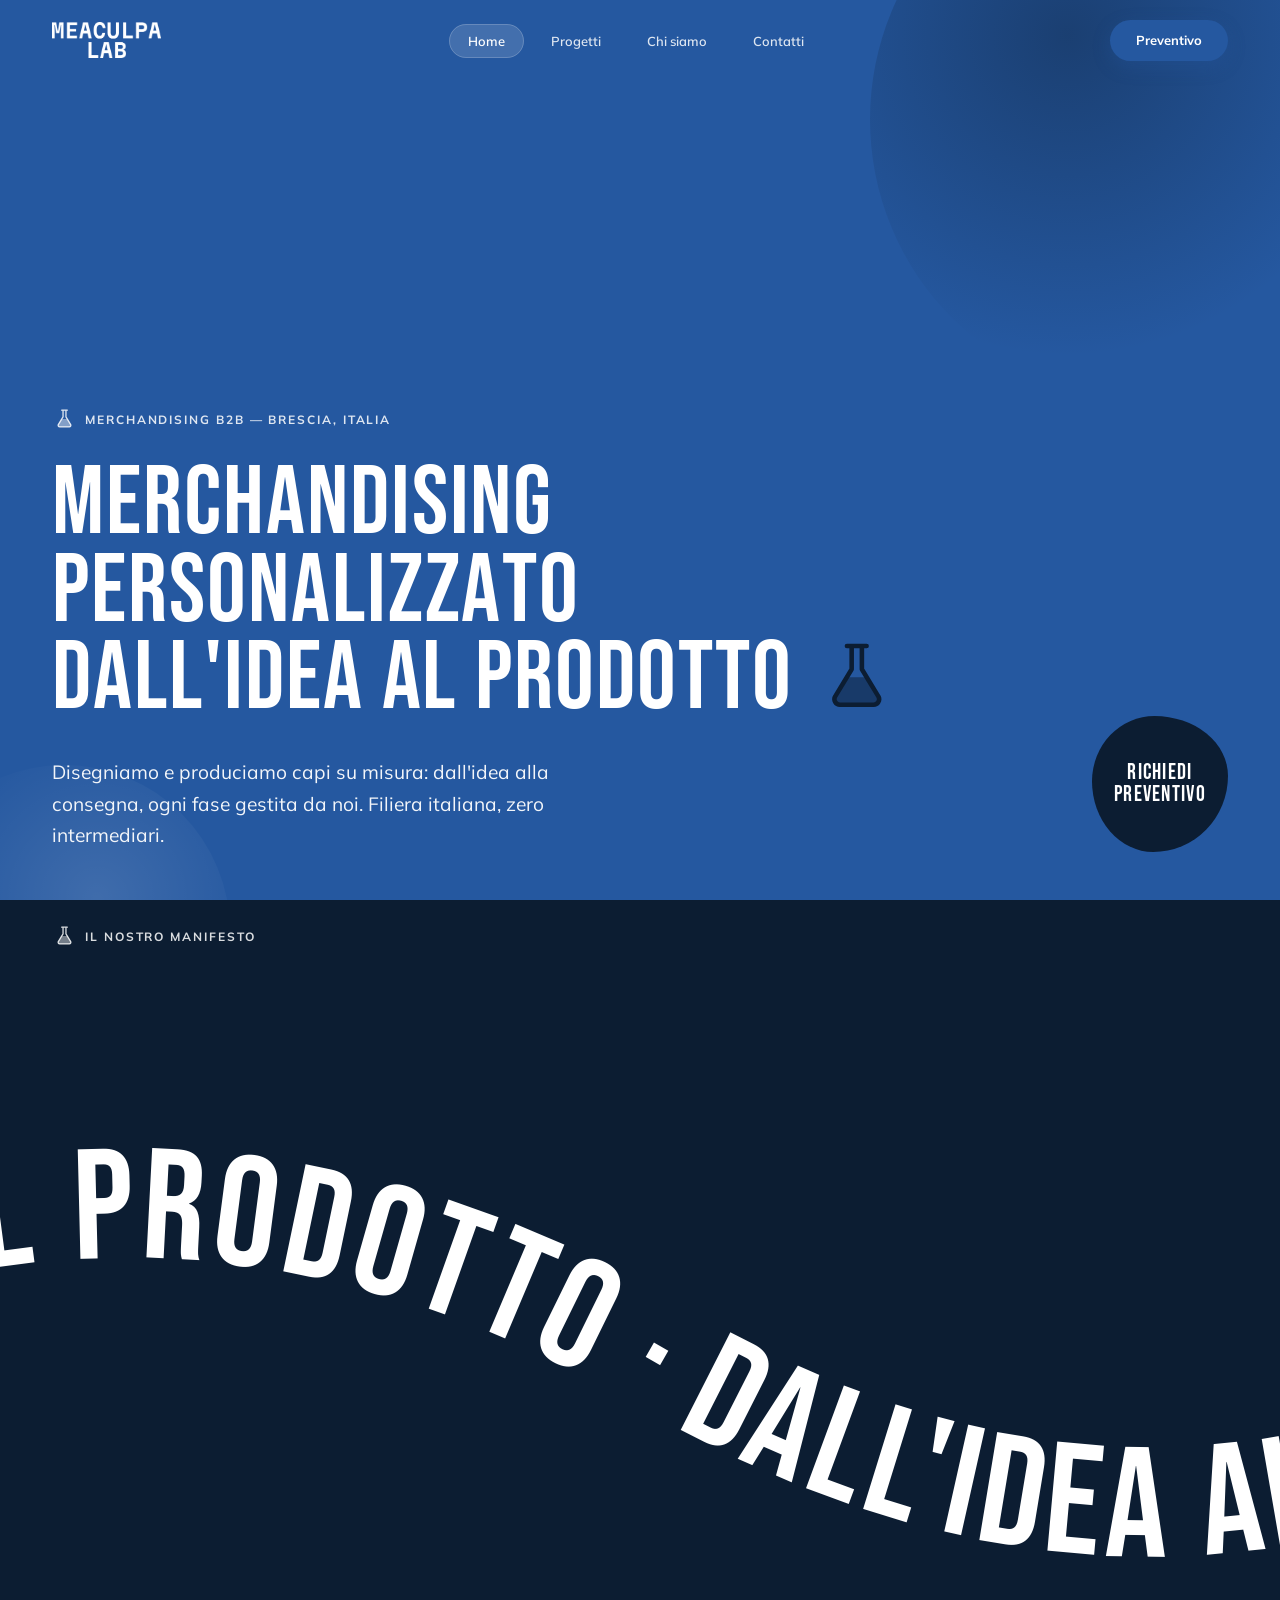
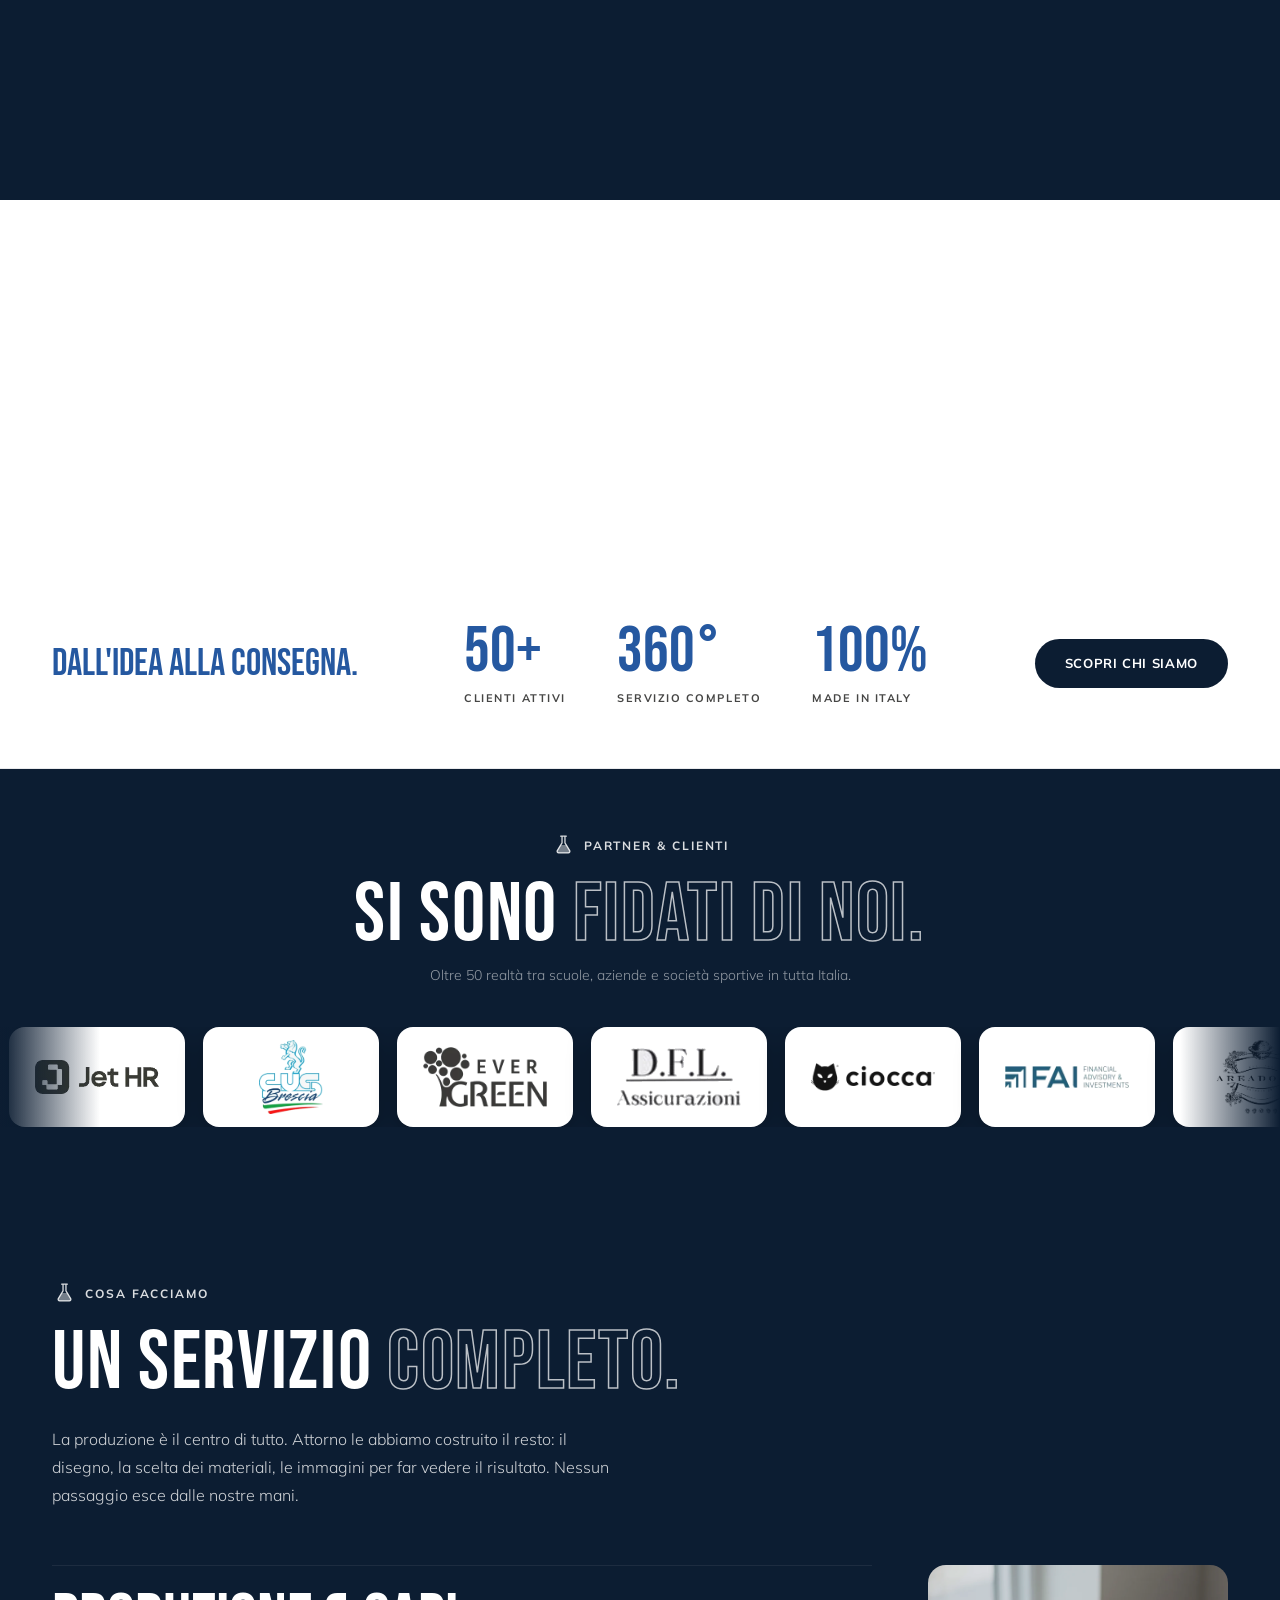
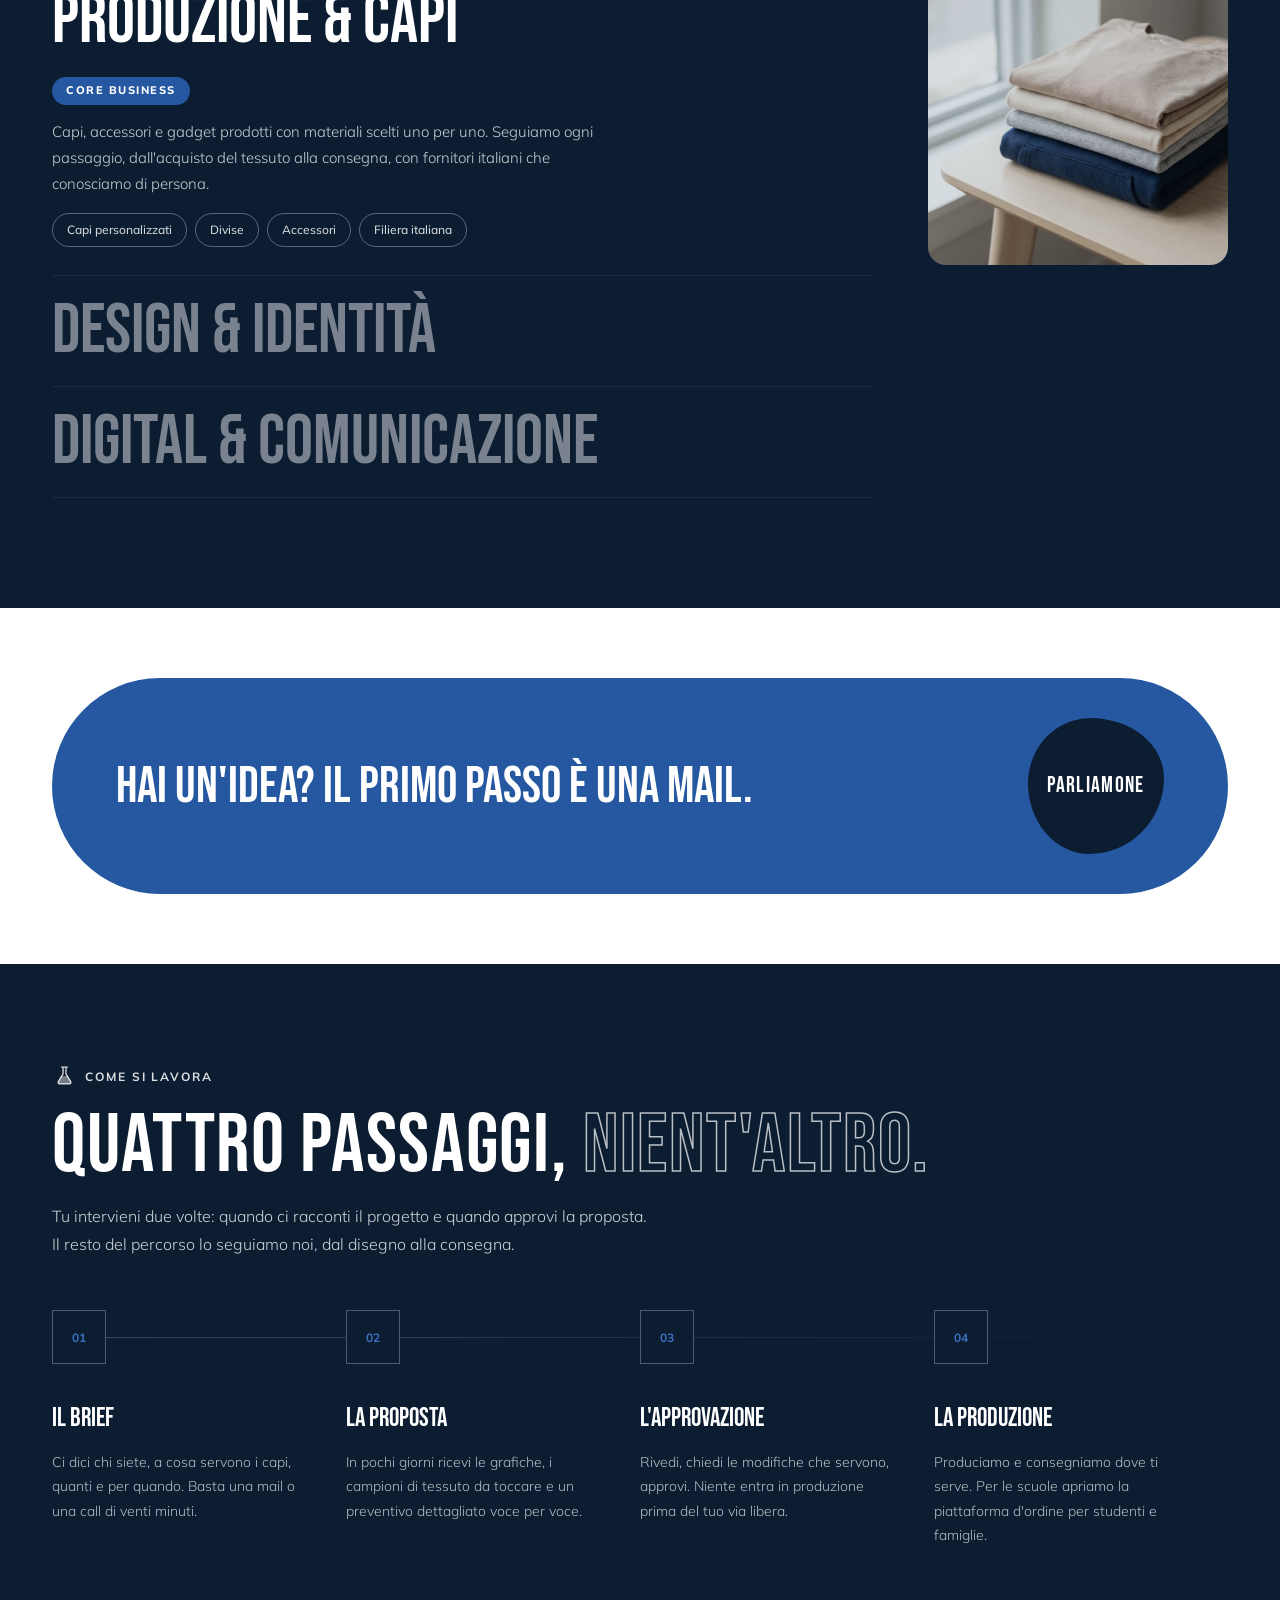
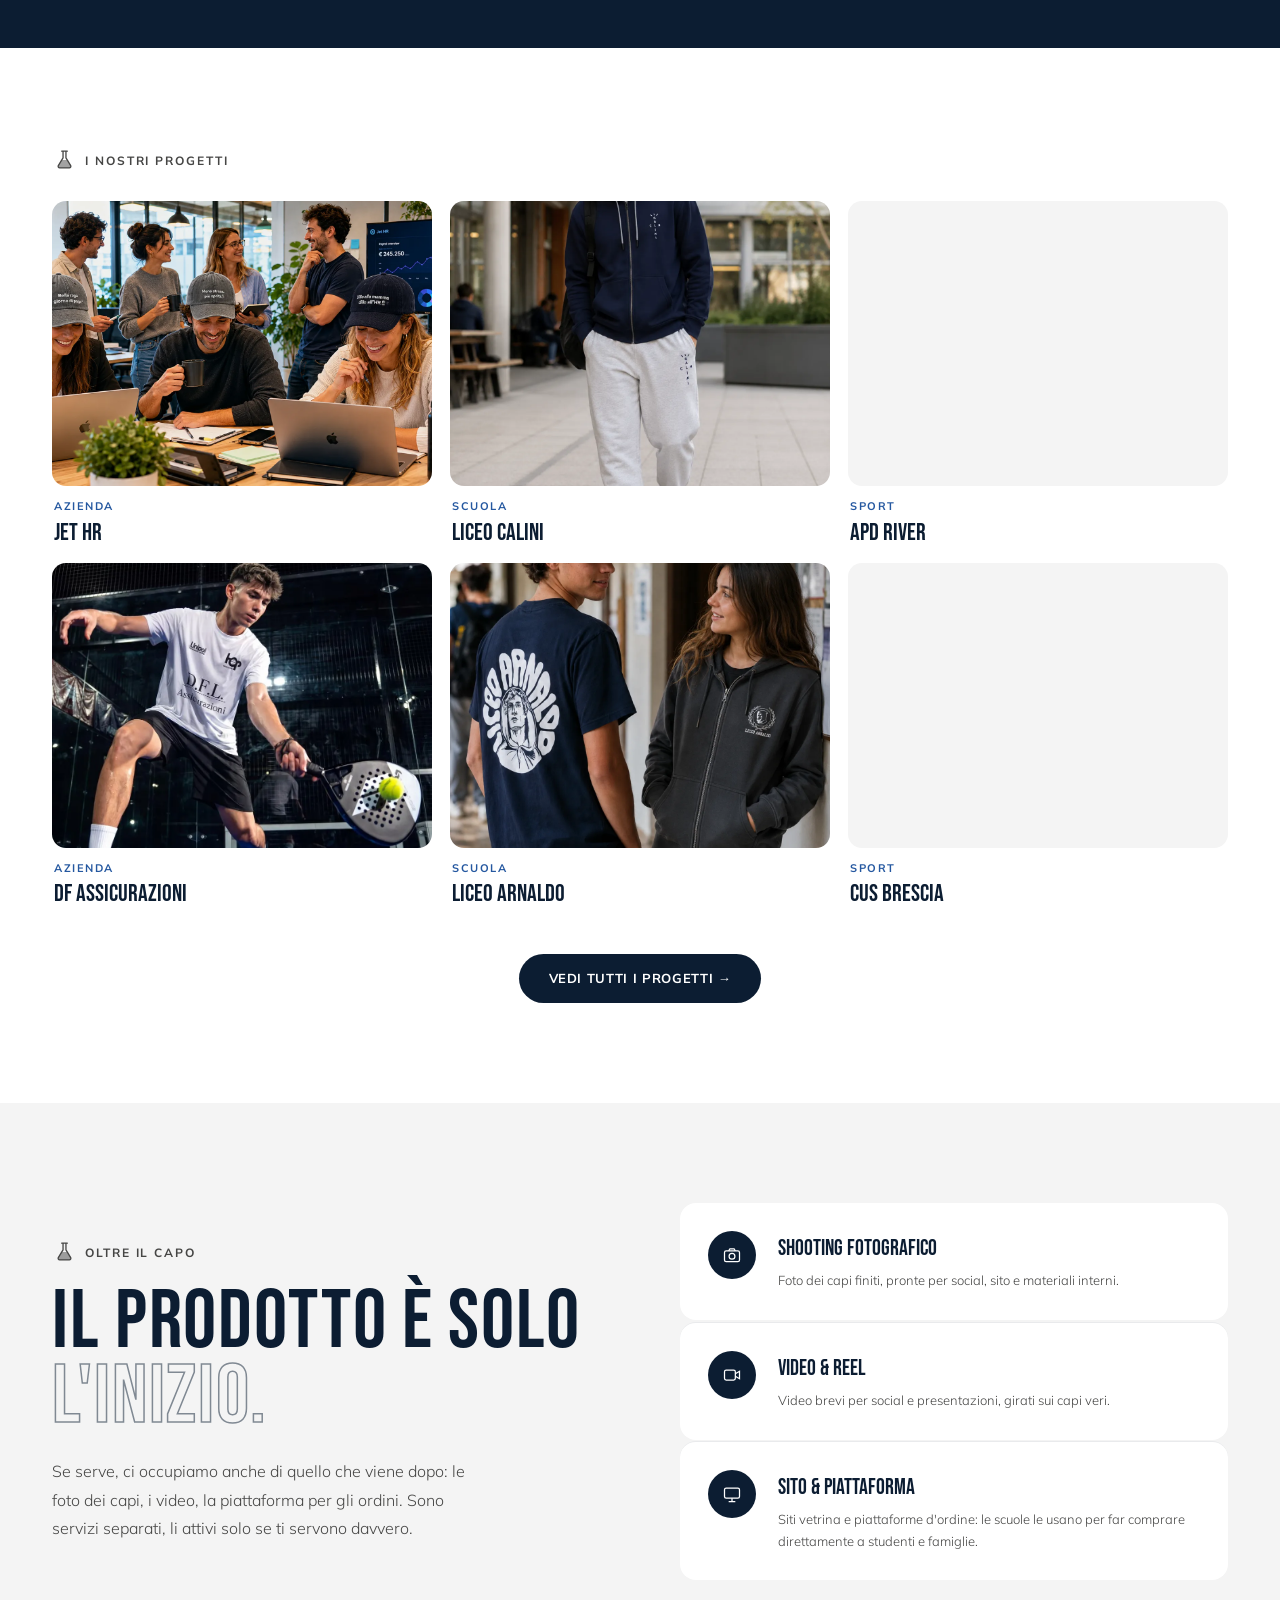
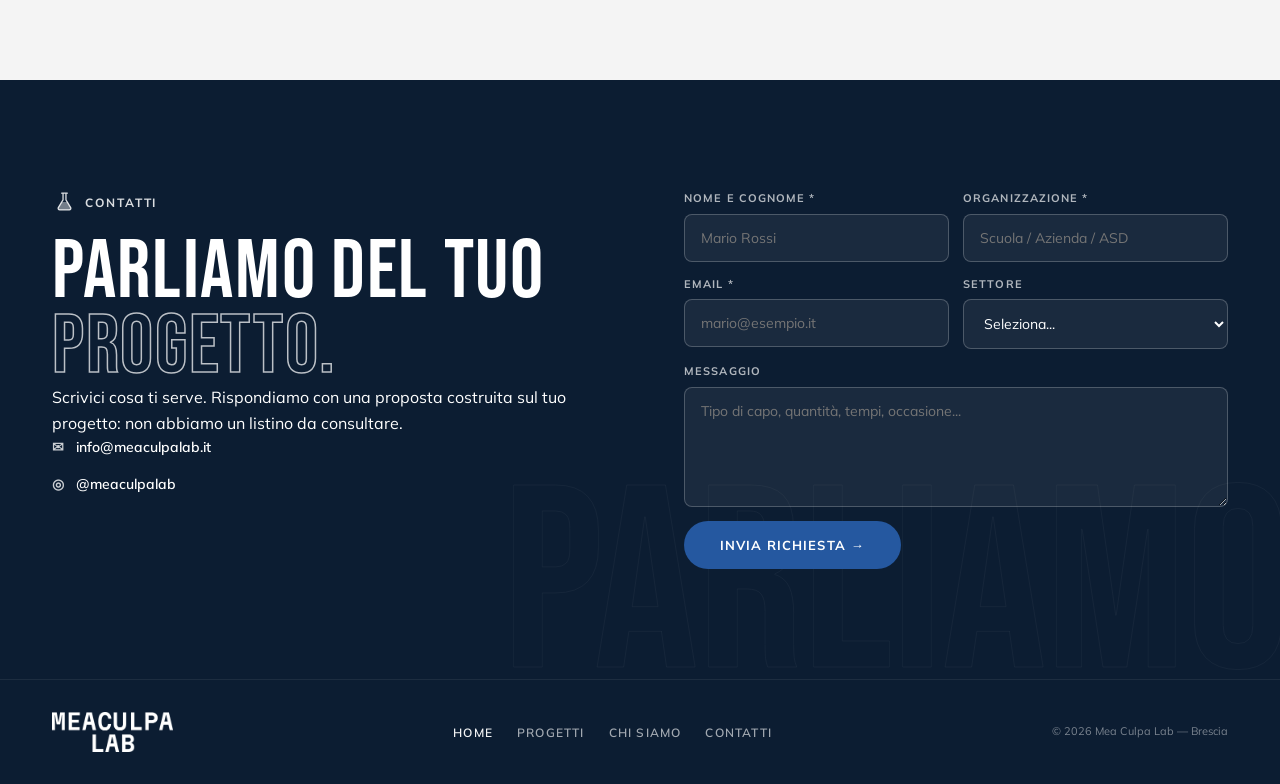
==== commit 682431fb: "Revisione da commenti cliente + logo Lab Commenti generali: - logo Lab ufficiale in nav e footer (bi" ====
--- a/index.html
+++ b/index.html
@@ -3,8 +3,8 @@
 <head>
 <meta charset="UTF-8">
 <meta name="viewport" content="width=device-width,initial-scale=1.0">
-<title>Abbigliamento Personalizzato B2B — Mea Culpa Lab</title>
-<meta name="description" content="Produciamo capi su misura per scuole, aziende e società sportive. Dalla scelta del tessuto alla consegna — filiera italiana, zero intermediari.">
+<title>Merchandising personalizzato B2B — Mea Culpa Lab</title>
+<meta name="description" content="Disegniamo e produciamo capi su misura per scuole, aziende e società sportive. Filiera italiana, zero intermediari, un solo interlocutore dall'idea alla consegna.">
 <link rel="preconnect" href="https://fonts.googleapis.com">
 <link href="https://fonts.googleapis.com/css2?family=Bebas+Neue&family=Mulish:ital,wght@0,300;0,400;0,500;0,600;0,700;0,800;1,300&display=swap" rel="stylesheet">
 <link rel="stylesheet" href="style.css">
@@ -203,7 +203,7 @@
 
 <!-- NAV -->
 <nav id="nav">
-  <a href="index.html" class="nav-logo">MEA<em>CULPA</em>LAB</a>
+  <a href="index.html" class="nav-logo" aria-label="Mea Culpa Lab, vai alla home"><img src="assets/logo_mcl_white.webp" alt="Mea Culpa Lab" width="109" height="36"></a>
   <ul class="nav-links">
     <li><a href="index.html" class="active">Home</a></li>
     <li><a href="progetti.html">Progetti</a></li>
@@ -230,19 +230,21 @@
   <div>
     <div class="sec-label lt" style="margin-bottom:28px">
       <svg class="flask" viewBox="0 0 24 24" fill="none" aria-hidden="true" xmlns="http://www.w3.org/2000/svg"><path class="flask-liquid" d="M9.33 11.6H14.67L17.95 16.9a1.5 1.5 0 0 1-1.33 2.2H7.38a1.5 1.5 0 0 1-1.33-2.2z" fill="currentColor"/><circle class="flask-bubble b1" cx="11.2" cy="4.7" r="1" fill="currentColor"/><circle class="flask-bubble b2" cx="12.3" cy="4" r="1.3" fill="currentColor"/><circle class="flask-bubble b3" cx="13" cy="5" r=".85" fill="currentColor"/><circle class="flask-bubble b4" cx="12" cy="5.3" r=".6" fill="currentColor"/><path d="M9.3 3h5.4M10.6 3v6.4L6.05 16.9a1.5 1.5 0 0 0 1.33 2.2h9.24a1.5 1.5 0 0 0 1.33-2.2L13.4 9.4V3" stroke="currentColor" stroke-width="1.25" stroke-linecap="round" stroke-linejoin="round"/></svg>
-      <span>Abbigliamento B2B — Brescia, Italia</span>
-    </div>
-    <h1><span class="anim-letters">Abbigliamento</span></h1>
+      <span>Merchandising B2B — Brescia, Italia</span>
+    </div>
+    <h1><span class="anim-letters">Merchandising</span></h1>
     <h1><span class="anim-letters">personalizzato</span></h1>
     <div class="hero-row">
-      <h1><span class="anim-letters">dal concept al capo</span></h1>
+      <h1><span class="anim-letters">dall'idea al prodotto</span></h1>
       <svg class="hero-star flask" viewBox="0 0 24 24" fill="none" aria-hidden="true" xmlns="http://www.w3.org/2000/svg"><path class="flask-liquid" d="M9.33 11.6H14.67L17.95 16.9a1.5 1.5 0 0 1-1.33 2.2H7.38a1.5 1.5 0 0 1-1.33-2.2z" fill="currentColor"/><circle class="flask-bubble b1" cx="11.2" cy="4.7" r="1" fill="currentColor"/><circle class="flask-bubble b2" cx="12.3" cy="4" r="1.3" fill="currentColor"/><circle class="flask-bubble b3" cx="13" cy="5" r=".85" fill="currentColor"/><circle class="flask-bubble b4" cx="12" cy="5.3" r=".6" fill="currentColor"/><path d="M9.3 3h5.4M10.6 3v6.4L6.05 16.9a1.5 1.5 0 0 0 1.33 2.2h9.24a1.5 1.5 0 0 0 1.33-2.2L13.4 9.4V3" stroke="currentColor" stroke-width="1.25" stroke-linecap="round" stroke-linejoin="round"/></svg>
-      <a href="contatti.html" class="blob-cta">
-        <span class="blob-bg"></span>
-        <span>Richiedi<br>preventivo</span>
-      </a>
-    </div>
-    <p class="hero-sub">Disegniamo e produciamo capi su misura: dal primo bozzetto alla consegna, ogni fase gestita da noi. Filiera italiana, zero intermediari.</p>
+    </div>
+    <p class="hero-sub">Disegniamo e produciamo capi su misura: dall'idea alla consegna, ogni fase gestita da noi. Filiera italiana, zero intermediari.</p>
+  </div>
+  <div class="hero-cta">
+    <a href="contatti.html" class="blob-cta">
+      <span class="blob-bg"></span>
+      <span>Richiedi<br>preventivo</span>
+    </a>
   </div>
 </section>
 
@@ -259,21 +261,22 @@
         <path id="manifestoPath" d="M0,200 C 240,60 480,60 720,200 C 960,340 1200,340 1440,200" fill="none"/>
       </defs>
       <text>
-        <textPath id="manifestoText" href="#manifestoPath" startOffset="-80%">Su misura — filiera italiana — zero intermediari</textPath>
+        <!-- La frase è ripetuta: il loop scorre di una ripetizione esatta,
+             così l'anello non ha stacchi. Vedi "Manifesto" negli script. -->
+        <textPath id="manifestoText" href="#manifestoPath" startOffset="0%">Dall'idea al prodotto&#160;·&#160;Dall'idea al prodotto&#160;·&#160;Dall'idea al prodotto&#160;·&#160;Dall'idea al prodotto&#160;·&#160;</textPath>
       </text>
     </svg>
-    <h2 class="manifesto-statement" id="manifestoStatement">Trasformiamo un'idea in capi che si indossano con <em>orgoglio</em> — pensati, disegnati e prodotti su misura.</h2>
+    <h2 class="manifesto-statement" id="manifestoStatement">Prima il <em>disegno</em>. Poi il tessuto, poi la macchina da cucire.</h2>
   </div>
 </section>
 
 <!-- NUMERI (fascia compatta) -->
 <section id="numeri-home">
   <div class="nh-wrap reveal">
-    <p class="nh-lead">Un solo interlocutore, <em>dall'idea alla consegna.</em></p>
+    <p class="nh-lead"><em>Dall'idea alla consegna.</em></p>
     <div class="nh-stats">
       <div class="nh-stat"><span class="num">50+</span><span class="lbl">Clienti attivi</span></div>
       <div class="nh-stat"><span class="num">360&deg;</span><span class="lbl">Servizio completo</span></div>
-      <div class="nh-stat"><span class="num">0</span><span class="lbl">Intermediari</span></div>
       <div class="nh-stat"><span class="num">100%</span><span class="lbl">Made in Italy</span></div>
     </div>
     <a href="about.html" class="btn btn-dark nh-cta">Scopri chi siamo</a>
@@ -288,7 +291,7 @@
     <p>Oltre 50 realt&agrave; tra scuole, aziende e societ&agrave; sportive in tutta Italia.</p>
   </div>
   <div class="logos-wrap">
-    <div class="logos-track"><div class="logo-item"><img class="logo-img" loading="lazy" decoding="async" src="assets/logo_60d301924ebd.webp" alt="Cliente Mea Culpa Lab"></div><div class="logo-item"><img class="logo-img" loading="lazy" decoding="async" src="assets/logo_406ef07ef9f6.webp" alt="Cliente Mea Culpa Lab"></div><div class="logo-item"><img class="logo-img" loading="lazy" decoding="async" src="assets/logo_0a4beec35a52.webp" alt="Cliente Mea Culpa Lab"></div><div class="logo-item"><img class="logo-img" loading="lazy" decoding="async" src="assets/logo_4b7dc9e7fae8.webp" alt="Cliente Mea Culpa Lab"></div><div class="logo-item"><img class="logo-img" loading="lazy" decoding="async" src="assets/logo_ce6fa0396a56.webp" alt="Cliente Mea Culpa Lab"></div><div class="logo-item"><img class="logo-img" loading="lazy" decoding="async" src="assets/logo_d1b8991e1caf.webp" alt="Cliente Mea Culpa Lab"></div><div class="logo-item"><img class="logo-img" loading="lazy" decoding="async" src="assets/logo_65f9cb0fb60b.webp" alt="Cliente Mea Culpa Lab"></div><div class="logo-item"><img class="logo-img" loading="lazy" decoding="async" src="assets/logo_4a37d2e56cfc.webp" alt="Cliente Mea Culpa Lab"></div><div class="logo-item"><img class="logo-img" loading="lazy" decoding="async" src="assets/logo_9b18748bc42e.webp" alt="Cliente Mea Culpa Lab"></div><div class="logo-item"><img class="logo-img" loading="lazy" decoding="async" src="assets/logo_2f9dc3fa1218.webp" alt="Cliente Mea Culpa Lab"></div><div class="logo-item"><img class="logo-img" loading="lazy" decoding="async" src="assets/logo_1dee76b465fd.webp" alt="Cliente Mea Culpa Lab"></div><div class="logo-item"><img class="logo-img" loading="lazy" decoding="async" src="assets/logo_3a9cdf39d50d.webp" alt="Cliente Mea Culpa Lab"></div><div class="logo-item"><img class="logo-img" loading="lazy" decoding="async" src="assets/logo_f365a0a88a41.webp" alt="Cliente Mea Culpa Lab"></div><div class="logo-item"><img class="logo-img" loading="lazy" decoding="async" src="assets/logo_3046723ac06f.webp" alt="Cliente Mea Culpa Lab"></div><div class="logo-item"><img class="logo-img" loading="lazy" decoding="async" src="assets/logo_562607011d3b.webp" alt="Cliente Mea Culpa Lab"></div><div class="logo-item"><img class="logo-img" loading="lazy" decoding="async" src="assets/logo_60d301924ebd.webp" alt="Cliente Mea Culpa Lab"></div><div class="logo-item"><img class="logo-img" loading="lazy" decoding="async" src="assets/logo_406ef07ef9f6.webp" alt="Cliente Mea Culpa Lab"></div><div class="logo-item"><img class="logo-img" loading="lazy" decoding="async" src="assets/logo_0a4beec35a52.webp" alt="Cliente Mea Culpa Lab"></div><div class="logo-item"><img class="logo-img" loading="lazy" decoding="async" src="assets/logo_4b7dc9e7fae8.webp" alt="Cliente Mea Culpa Lab"></div><div class="logo-item"><img class="logo-img" loading="lazy" decoding="async" src="assets/logo_ce6fa0396a56.webp" alt="Cliente Mea Culpa Lab"></div><div class="logo-item"><img class="logo-img" loading="lazy" decoding="async" src="assets/logo_d1b8991e1caf.webp" alt="Cliente Mea Culpa Lab"></div><div class="logo-item"><img class="logo-img" loading="lazy" decoding="async" src="assets/logo_65f9cb0fb60b.webp" alt="Cliente Mea Culpa Lab"></div><div class="logo-item"><img class="logo-img" loading="lazy" decoding="async" src="assets/logo_4a37d2e56cfc.webp" alt="Cliente Mea Culpa Lab"></div><div class="logo-item"><img class="logo-img" loading="lazy" decoding="async" src="assets/logo_9b18748bc42e.webp" alt="Cliente Mea Culpa Lab"></div><div class="logo-item"><img class="logo-img" loading="lazy" decoding="async" src="assets/logo_2f9dc3fa1218.webp" alt="Cliente Mea Culpa Lab"></div><div class="logo-item"><img class="logo-img" loading="lazy" decoding="async" src="assets/logo_1dee76b465fd.webp" alt="Cliente Mea Culpa Lab"></div><div class="logo-item"><img class="logo-img" loading="lazy" decoding="async" src="assets/logo_3a9cdf39d50d.webp" alt="Cliente Mea Culpa Lab"></div><div class="logo-item"><img class="logo-img" loading="lazy" decoding="async" src="assets/logo_f365a0a88a41.webp" alt="Cliente Mea Culpa Lab"></div><div class="logo-item"><img class="logo-img" loading="lazy" decoding="async" src="assets/logo_3046723ac06f.webp" alt="Cliente Mea Culpa Lab"></div><div class="logo-item"><img class="logo-img" loading="lazy" decoding="async" src="assets/logo_562607011d3b.webp" alt="Cliente Mea Culpa Lab"></div></div>
+    <div class="logos-track"><div class="logo-item"><img class="logo-img" loading="lazy" decoding="async" src="assets/logo_3a9cdf39d50d.webp" alt="Jet HR"></div><div class="logo-item is-tall"><img class="logo-img" loading="lazy" decoding="async" src="assets/logo_1dee76b465fd.webp" alt="CUS Brescia"></div><div class="logo-item is-boxy"><img class="logo-img" loading="lazy" decoding="async" src="assets/logo_60d301924ebd.webp" alt="Evergreen"></div><div class="logo-item is-boxy"><img class="logo-img" loading="lazy" decoding="async" src="assets/logo_3046723ac06f.webp" alt="DFL Assicurazioni"></div><div class="logo-item"><img class="logo-img" loading="lazy" decoding="async" src="assets/logo_4a37d2e56cfc.webp" alt="Ciocca"></div><div class="logo-item"><img class="logo-img" loading="lazy" decoding="async" src="assets/logo_4b7dc9e7fae8.webp" alt="FAI Financial Advisory &amp; Investments"></div><div class="logo-item is-tall"><img class="logo-img" loading="lazy" decoding="async" src="assets/logo_0a4beec35a52.webp" alt="Areadocks"></div><div class="logo-item is-tall"><img class="logo-img" loading="lazy" decoding="async" src="assets/logo_562607011d3b.webp" alt="DGBS"></div><div class="logo-item is-boxy"><img class="logo-img" loading="lazy" decoding="async" src="assets/logo_65f9cb0fb60b.webp" alt="Innova Innovative Wear"></div><div class="logo-item"><img class="logo-img" loading="lazy" decoding="async" src="assets/logo_9b18748bc42e.webp" alt="PMP Advertising"></div><div class="logo-item"><img class="logo-img" loading="lazy" decoding="async" src="assets/logo_ce6fa0396a56.webp" alt="Project Group"></div><div class="logo-item"><img class="logo-img" loading="lazy" decoding="async" src="assets/logo_d1b8991e1caf.webp" alt="Unisicur"></div><div class="logo-item"><img class="logo-img" loading="lazy" decoding="async" src="assets/logo_406ef07ef9f6.webp" alt="Segnopulito"></div><div class="logo-item"><img class="logo-img" loading="lazy" decoding="async" src="assets/logo_3a9cdf39d50d.webp" alt="Jet HR"></div><div class="logo-item is-tall"><img class="logo-img" loading="lazy" decoding="async" src="assets/logo_1dee76b465fd.webp" alt="CUS Brescia"></div><div class="logo-item is-boxy"><img class="logo-img" loading="lazy" decoding="async" src="assets/logo_60d301924ebd.webp" alt="Evergreen"></div><div class="logo-item is-boxy"><img class="logo-img" loading="lazy" decoding="async" src="assets/logo_3046723ac06f.webp" alt="DFL Assicurazioni"></div><div class="logo-item"><img class="logo-img" loading="lazy" decoding="async" src="assets/logo_4a37d2e56cfc.webp" alt="Ciocca"></div><div class="logo-item"><img class="logo-img" loading="lazy" decoding="async" src="assets/logo_4b7dc9e7fae8.webp" alt="FAI Financial Advisory &amp; Investments"></div><div class="logo-item is-tall"><img class="logo-img" loading="lazy" decoding="async" src="assets/logo_0a4beec35a52.webp" alt="Areadocks"></div><div class="logo-item is-tall"><img class="logo-img" loading="lazy" decoding="async" src="assets/logo_562607011d3b.webp" alt="DGBS"></div><div class="logo-item is-boxy"><img class="logo-img" loading="lazy" decoding="async" src="assets/logo_65f9cb0fb60b.webp" alt="Innova Innovative Wear"></div><div class="logo-item"><img class="logo-img" loading="lazy" decoding="async" src="assets/logo_9b18748bc42e.webp" alt="PMP Advertising"></div><div class="logo-item"><img class="logo-img" loading="lazy" decoding="async" src="assets/logo_ce6fa0396a56.webp" alt="Project Group"></div><div class="logo-item"><img class="logo-img" loading="lazy" decoding="async" src="assets/logo_d1b8991e1caf.webp" alt="Unisicur"></div><div class="logo-item"><img class="logo-img" loading="lazy" decoding="async" src="assets/logo_406ef07ef9f6.webp" alt="Segnopulito"></div></div>
   </div>
 </section>
 
@@ -300,7 +303,7 @@
       <span>Cosa facciamo</span>
     </div>
     <h2 class="reveal" style="color:#fff;margin-bottom:24px">Un servizio <span class="ghost">completo.</span></h2>
-    <p class="svc-intro reveal d1">La produzione è il nostro cuore. Intorno ad essa costruiamo un percorso che abbraccia il design, i materiali e la comunicazione — tutto gestito internamente.</p>
+    <p class="svc-intro reveal d1">La produzione è il centro di tutto. Attorno le abbiamo costruito il resto: il disegno, la scelta dei materiali, le immagini per far vedere il risultato. Nessun passaggio esce dalle nostre mani.</p>
 
     <div class="svc-flex">
       <div class="svc-accordion reveal" id="svcAccordion">
@@ -311,7 +314,7 @@
           </button>
           <div class="svc-content">
             <span class="core-pill">Core business</span>
-            <p>Capi personalizzati, accessori e gadget prodotti con materiali selezionati. Dall'approvvigionamento alla consegna, gestiamo ogni passaggio con fornitori qualificati e filiera italiana.</p>
+            <p>Capi, accessori e gadget prodotti con materiali scelti uno per uno. Seguiamo ogni passaggio, dall'acquisto del tessuto alla consegna, con fornitori italiani che conosciamo di persona.</p>
             <div class="svc-tags">
               <span class="svc-tag">Capi personalizzati</span>
               <span class="svc-tag">Divise</span>
@@ -327,7 +330,7 @@
             <span class="svc-name">Design &amp; Identità</span>
           </button>
           <div class="svc-content">
-            <p>Loghi, grafiche per divise e materiali coordinati. Il design nasce dall'identità del cliente, non da template preconfezionati. Ogni progetto visivo è pensato per fare la differenza.</p>
+            <p>Loghi, grafiche per le divise, materiali coordinati. Partiamo da come sei fatto tu: colori, storia, pubblico. Se hai già un'identità la rispettiamo, se non ce l'hai la costruiamo insieme.</p>
             <div class="svc-tags">
               <span class="svc-tag">Loghi</span>
               <span class="svc-tag">Grafiche divise</span>
@@ -342,7 +345,7 @@
             <span class="svc-name">Digital &amp; Comunicazione</span>
           </button>
           <div class="svc-content">
-            <p>Sito d'ordine dedicato, shooting fotografico, video promo. Un supporto opzionale che trasforma i capi in uno strumento di comunicazione reale, capace di raccontare il tuo brand.</p>
+            <p>Piattaforma d'ordine dedicata, shooting fotografico, video. È un servizio in più, non è obbligatorio: serve a chi vuole far girare i capi anche fuori dal magazzino.</p>
             <div class="svc-tags">
               <span class="svc-tag">Piattaforma ordini</span>
               <span class="svc-tag">Shooting</span>
@@ -361,7 +364,7 @@
 <!-- CTA BAND -->
 <div class="cta-band">
   <div class="cta-banner reveal">
-    <p>Pronti quando lo sei tu. Raccontaci il tuo progetto.</p>
+    <p>Hai un'idea? Il primo passo è una mail.</p>
     <a href="contatti.html" class="blob-cta">
       <span class="blob-bg"></span>
       <span>Parliamone</span>
@@ -375,15 +378,15 @@
   <div class="proc-wrap">
     <div class="sec-label lt reveal">
       <svg class="flask" viewBox="0 0 24 24" fill="none" aria-hidden="true" xmlns="http://www.w3.org/2000/svg"><path class="flask-liquid" d="M9.33 11.6H14.67L17.95 16.9a1.5 1.5 0 0 1-1.33 2.2H7.38a1.5 1.5 0 0 1-1.33-2.2z" fill="currentColor"/><circle class="flask-bubble b1" cx="11.2" cy="4.7" r="1" fill="currentColor"/><circle class="flask-bubble b2" cx="12.3" cy="4" r="1.3" fill="currentColor"/><circle class="flask-bubble b3" cx="13" cy="5" r=".85" fill="currentColor"/><circle class="flask-bubble b4" cx="12" cy="5.3" r=".6" fill="currentColor"/><path d="M9.3 3h5.4M10.6 3v6.4L6.05 16.9a1.5 1.5 0 0 0 1.33 2.2h9.24a1.5 1.5 0 0 0 1.33-2.2L13.4 9.4V3" stroke="currentColor" stroke-width="1.25" stroke-linecap="round" stroke-linejoin="round"/></svg>
-      <span>Il processo</span>
-    </div>
-    <h2 class="reveal" style="color:#fff">Tu ci pensi, <span class="ghost">al resto pensiamo noi.</span></h2>
-    <p class="proc-lead reveal d1">Un unico interlocutore dall'idea alla consegna: design, materiali, produzione e logistica, tutto gestito internamente. Tu approvi, al resto pensiamo noi.</p>
+      <span>Come si lavora</span>
+    </div>
+    <h2 class="reveal" style="color:#fff">Quattro passaggi, <span class="ghost">nient'altro.</span></h2>
+    <p class="proc-lead reveal d1">Tu intervieni due volte: quando ci racconti il progetto e quando approvi la proposta. Il resto del percorso lo seguiamo noi, dal disegno alla consegna.</p>
     <div class="steps" style="margin-top:52px">
-      <div class="step reveal"><div class="step-n">01</div><div class="step-t">Ci parli</div><p class="step-d">Bastano pochi minuti — una mail, una call o un messaggio. Ci racconti il progetto: cosa ti serve, quando e per chi.</p></div>
-      <div class="step reveal d1"><div class="step-n">02</div><div class="step-t">Ti proponiamo</div><p class="step-d">In pochi giorni ricevi una proposta su misura: grafiche, campionatura materiali e preventivo dettagliato.</p></div>
-      <div class="step reveal d2"><div class="step-n">03</div><div class="step-t">Produciamo</div><p class="step-d">Approvato il progetto, gestiamo tutto. I nostri fornitori selezionati lavorano con noi su ogni ordine, con aggiornamenti costanti.</p></div>
-      <div class="step reveal d3"><div class="step-n">04</div><div class="step-t">Consegniamo</div><p class="step-d">I capi arrivano direttamente a destinazione. Per le scuole, attiviamo la piattaforma d'ordine per studenti e famiglie.</p></div>
+      <div class="step reveal"><div class="step-n">01</div><div class="step-t">Il brief</div><p class="step-d">Ci dici chi siete, a cosa servono i capi, quanti e per quando. Basta una mail o una call di venti minuti.</p></div>
+      <div class="step reveal d1"><div class="step-n">02</div><div class="step-t">La proposta</div><p class="step-d">In pochi giorni ricevi le grafiche, i campioni di tessuto da toccare e un preventivo dettagliato voce per voce.</p></div>
+      <div class="step reveal d2"><div class="step-n">03</div><div class="step-t">L'approvazione</div><p class="step-d">Rivedi, chiedi le modifiche che servono, approvi. Niente entra in produzione prima del tuo via libera.</p></div>
+      <div class="step reveal d3"><div class="step-n">04</div><div class="step-t">La produzione</div><p class="step-d">Produciamo e consegniamo dove ti serve. Per le scuole apriamo la piattaforma d'ordine per studenti e famiglie.</p></div>
     </div>
   </div>
 </section>
@@ -420,20 +423,20 @@
         <span>Oltre il capo</span>
       </div>
       <h2>Il prodotto è solo <span class="ghost">l'inizio.</span></h2>
-      <p class="lead">Per chi vuole andare oltre, offriamo servizi che trasformano i capi in strumenti di comunicazione: immagini, video e piattaforme digitali costruiti attorno al tuo progetto.</p>
+      <p class="lead">Se serve, ci occupiamo anche di quello che viene dopo: le foto dei capi, i video, la piattaforma per gli ordini. Sono servizi separati, li attivi solo se ti servono davvero.</p>
     </div>
     <div class="extra-cards reveal d2">
       <div class="extra-card">
         <div class="ec-icon"><svg viewBox="0 0 24 24" fill="none" stroke="#fff" stroke-width="1.5"><rect x="3" y="7" width="18" height="13" rx="2"/><circle cx="12" cy="13.5" r="3.5"/><path d="M8 7l1.5-2.5h5L16 7"/></svg></div>
-        <div><div class="ec-title">Shooting fotografico</div><p class="ec-desc">Foto professionali dei capi, pronte per social, sito web o materiali interni.</p></div>
+        <div><div class="ec-title">Shooting fotografico</div><p class="ec-desc">Foto dei capi finiti, pronte per social, sito e materiali interni.</p></div>
       </div>
       <div class="extra-card">
         <div class="ec-icon"><svg viewBox="0 0 24 24" fill="none" stroke="#fff" stroke-width="1.5"><rect x="3" y="6" width="13" height="12" rx="2"/><path d="M16 10.5l5-3v9l-5-3"/></svg></div>
-        <div><div class="ec-title">Video &amp; Reel</div><p class="ec-desc">Contenuti video pensati per raccontare l'identità del cliente in modo diretto ed efficace.</p></div>
+        <div><div class="ec-title">Video &amp; Reel</div><p class="ec-desc">Video brevi per social e presentazioni, girati sui capi veri.</p></div>
       </div>
       <div class="extra-card">
         <div class="ec-icon"><svg viewBox="0 0 24 24" fill="none" stroke="#fff" stroke-width="1.5"><rect x="3" y="5" width="18" height="12" rx="2"/><path d="M8 21h8M12 17v4"/></svg></div>
-        <div><div class="ec-title">Sito &amp; Piattaforma</div><p class="ec-desc">Siti vetrina e piattaforme d'ordine dedicate — ideali per scuole che vogliono offrire l'acquisto diretto.</p></div>
+        <div><div class="ec-title">Sito &amp; Piattaforma</div><p class="ec-desc">Siti vetrina e piattaforme d'ordine: le scuole le usano per far comprare direttamente a studenti e famiglie.</p></div>
       </div>
     </div>
   </div>
@@ -448,7 +451,7 @@
         <span>Contatti</span>
       </div>
       <h2 style="color:#fff">Parliamo del tuo <span class="ghost">progetto.</span></h2>
-      <p class="lead">Raccontaci cosa hai in mente. Riceverai una proposta pensata su di te — nessun listino, nessun pacchetto fisso.</p>
+      <p class="lead">Scrivici cosa ti serve. Rispondiamo con una proposta costruita sul tuo progetto: non abbiamo un listino da consultare.</p>
       <div class="ct-info">
         <div class="ct-row"><span>✉</span><a href="mailto:info@meaculpalab.it">info@meaculpalab.it</a></div>
         <div class="ct-row"><span>◎</span><a href="https://instagram.com/meaculpalab" target="_blank" rel="noopener">@meaculpalab</a></div>
@@ -463,7 +466,7 @@
         <div class="fld"><label>Email *</label><input type="email" name="email" placeholder="mario@esempio.it" required></div>
         <div class="fld"><label>Settore</label><select name="settore"><option value="">Seleziona...</option><option>Scuola</option><option>Sport / Grest</option><option>Azienda</option><option>Altro</option></select></div>
       </div>
-      <div class="fld"><label>Messaggio</label><textarea name="messaggio" placeholder="Descrivi il progetto — tipologia di capo, quantità, tempistiche..."></textarea></div>
+      <div class="fld"><label>Messaggio</label><textarea name="messaggio" placeholder="Tipo di capo, quantità, tempi, occasione..."></textarea></div>
       <button type="submit" class="submit">Invia richiesta →</button>
     </form>
   </div>
@@ -471,7 +474,7 @@
 
 <!-- FOOTER -->
 <footer>
-  <div class="foot-logo">MEA<em>CULPA</em>LAB</div>
+  <div class="foot-logo"><img loading="lazy" src="assets/logo_mcl_white.webp" alt="Mea Culpa Lab" width="121" height="40"></div>
   <ul class="foot-links">
     <li><a href="index.html" class="active">Home</a></li>
     <li><a href="progetti.html">Progetti</a></li>
@@ -521,17 +524,50 @@
 burger.addEventListener('click',()=>{burger.classList.toggle('open');mob.classList.toggle('open');document.body.style.overflow=mob.classList.contains('open')?'hidden':'';});
 mob.querySelectorAll('a').forEach(a=>a.addEventListener('click',()=>{burger.classList.remove('open');mob.classList.remove('open');document.body.style.overflow='';}));
 
-// ── Manifesto scroll ──
+// ── Manifesto ──
+// Il testo sul percorso curvo scorre da solo, in loop continuo e nel senso
+// di lettura (prima parola per prima). Prima era agganciato allo scroll e
+// per questo si "generava al contrario". Allo scroll resta solo la
+// comparsa dello statement centrale.
 const man=document.getElementById('manifesto');
 const manText=document.getElementById('manifestoText');
 const manStmt=document.getElementById('manifestoStatement');
 const manSvg=document.getElementById('manifestoSvg');
+const REPS=4;                       // ripetizioni della frase nel textPath
+const SPEED=3.2;                    // % del percorso al secondo
+
+(()=>{
+  if(!manText) return;
+  if(matchMedia('(prefers-reduced-motion: reduce)').matches){
+    manText.setAttribute('startOffset','0%'); return;
+  }
+  const path=document.getElementById('manifestoPath');
+  let period=40, off=0, last=null;   // period = una ripetizione, in % di percorso
+  function measure(){
+    try{
+      const pathLen=path.getTotalLength();
+      const textLen=manText.getComputedTextLength();
+      if(pathLen>0 && textLen>0) period=(textLen/REPS)/pathLen*100;
+    }catch(e){/* font non ancora pronto: si riprova */}
+  }
+  function frame(t){
+    if(last===null) last=t;
+    off=(off+(t-last)/1000*SPEED)%period;   // avanza e rientra senza stacchi
+    last=t;
+    manText.setAttribute('startOffset',(-off)+'%');
+    requestAnimationFrame(frame);
+  }
+  measure();
+  if(document.fonts&&document.fonts.ready) document.fonts.ready.then(measure);
+  addEventListener('resize',measure);
+  requestAnimationFrame(frame);
+})();
+
 function manTick(){
   const r=man.getBoundingClientRect();
   const total=man.offsetHeight-innerHeight;
   const p=Math.min(1,Math.max(0,-r.top/total));
-  manText.setAttribute('startOffset',(-85+p*150)+'%');
-  if(p>.52){manStmt.classList.add('in');manSvg.style.opacity=.14;}
+  if(p>.5){manStmt.classList.add('in');manSvg.style.opacity=.14;}
   else{manStmt.classList.remove('in');manSvg.style.opacity=1;}
 }
 window.addEventListener('scroll',manTick,{passive:true});
--- a/style.css
+++ b/style.css
@@ -720,3 +720,83 @@
 /* Loader: uscita con zoom */
 .loader svg { transition: transform .5s ease, opacity .5s ease; }
 .loader.done svg { transform: scale(.55) rotate(90deg); opacity: 0; }
+
+/* ════════════════════════════════════════════════════════════════
+   REVISIONE COMMENTI CLIENTE — agosto 2026
+   ════════════════════════════════════════════════════════════════ */
+
+/* ── Hero home: passo verticale uniforme fra le righe del titolo ──
+   Prima la terza riga stava dentro un flex insieme all'ampolla (fino a
+   118px) e al blob-CTA (136px): erano loro a dettare l'altezza della riga,
+   quindi l'ultima riga risultava più distante dalle precedenti.
+   Ora l'ampolla è vincolata all'altezza della riga di testo
+   (font-size × line-height .9) e il blob-CTA esce dal flusso. */
+#hero h1 { margin: 0; }
+#hero .hero-row { align-items: center; gap: clamp(12px, 1.6vw, 26px); }
+#hero .hero-row .hero-star {
+  width: clamp(41px, 6.84vw, 106px);
+  height: clamp(41px, 6.84vw, 106px);
+}
+#hero .hero-cta { position: absolute; right: var(--pad-x); bottom: 48px; z-index: 2; }
+
+/* ── Fascia loghi: card e marchi normalizzati ─────────────────── */
+/* Padding verticale ridotto: altrimenti il box interno resta piu basso
+   dei max-height sotto e i marchi quadrati non possono crescere. */
+.logo-item { width: 190px; height: 104px; padding: 13px 22px; }
+.logo-img  { max-height: 52px; }
+
+/* ── Contenitore foto in attesa di materiale reale ─────────────
+   Segnaposto per le immagini di tessuti / macchinari di produzione:
+   sostituire il blocco .photo-slot con <img> quando arrivano gli scatti. */
+.photo-slot {
+  display: flex; flex-direction: column; align-items: center; justify-content: center;
+  gap: 10px; text-align: center;
+  border: 1px dashed rgba(255,255,255,.28);
+  border-radius: 18px;
+  background: rgba(255,255,255,.03);
+  padding: 28px 22px;
+  min-height: 100%;
+}
+.photo-slot svg { width: 30px; height: 30px; color: rgba(255,255,255,.4); }
+.photo-slot span {
+  font-family: var(--ff-b); font-size: 11px; font-weight: 800;
+  letter-spacing: .14em; text-transform: uppercase;
+  color: rgba(255,255,255,.62);
+}
+.photo-slot em { font-style: normal; font-size: 12px; font-weight: 400; letter-spacing: 0;
+  text-transform: none; color: rgba(255,255,255,.45); line-height: 1.5; }
+
+/* Griglia foto produzione (sezione approccio / qualità) */
+.prod-shots { display: grid; grid-template-columns: repeat(3, 1fr); gap: 16px; margin-top: 34px; }
+.prod-shot { aspect-ratio: 4/3; border-radius: 18px; overflow: hidden; }
+.prod-shot img { width: 100%; height: 100%; object-fit: cover; }
+@media (max-width: 900px) { .prod-shots { grid-template-columns: 1fr; } }
+
+@media (max-width: 900px) {
+  #hero .hero-cta { position: static; right: auto; bottom: auto; margin-top: 34px; }
+}
+
+/* ── Manifesto: il testo sul percorso curvo ora scorre da solo ──
+   Non è più agganciato allo scroll, quindi serve meno corsa verticale.
+   Il solo effetto legato allo scroll resta la comparsa dello statement. */
+.manifesto { height: 140vh; }
+@media (max-width: 900px) { .manifesto { height: 125vh; } }
+@media (prefers-reduced-motion: reduce) { .manifesto-svg textPath { animation: none; } }
+.prod-shots .photo-slot { aspect-ratio: 4/3; min-height: 0; }
+
+/* Equilibrio ottico dei marchi: quelli quadrati o poco allungati
+   possono crescere in altezza, quelli a lettering largo restano bassi.
+   Serve a farli "pesare" uguale dentro la card. */
+.logo-item.is-tall  .logo-img { max-height: 74px; }
+.logo-item.is-boxy  .logo-img { max-height: 62px; }
+
+/* ── Logo Lab (lettering ufficiale, bianco su fondi scuri) ─────
+   Sostituisce il lockup testuale in Bebas. Il file e bianco con la
+   forma nel canale alpha, quindi funziona sia sul blu dell'hero sia
+   sul navy di nav-scrollata e footer. */
+.nav-logo img  { height: 36px; width: auto; display: block; }
+.foot-logo img { height: 40px; width: auto; display: block; }
+@media (max-width: 700px) {
+  .nav-logo img  { height: 29px; }
+  .foot-logo img { height: 34px; }
+}
